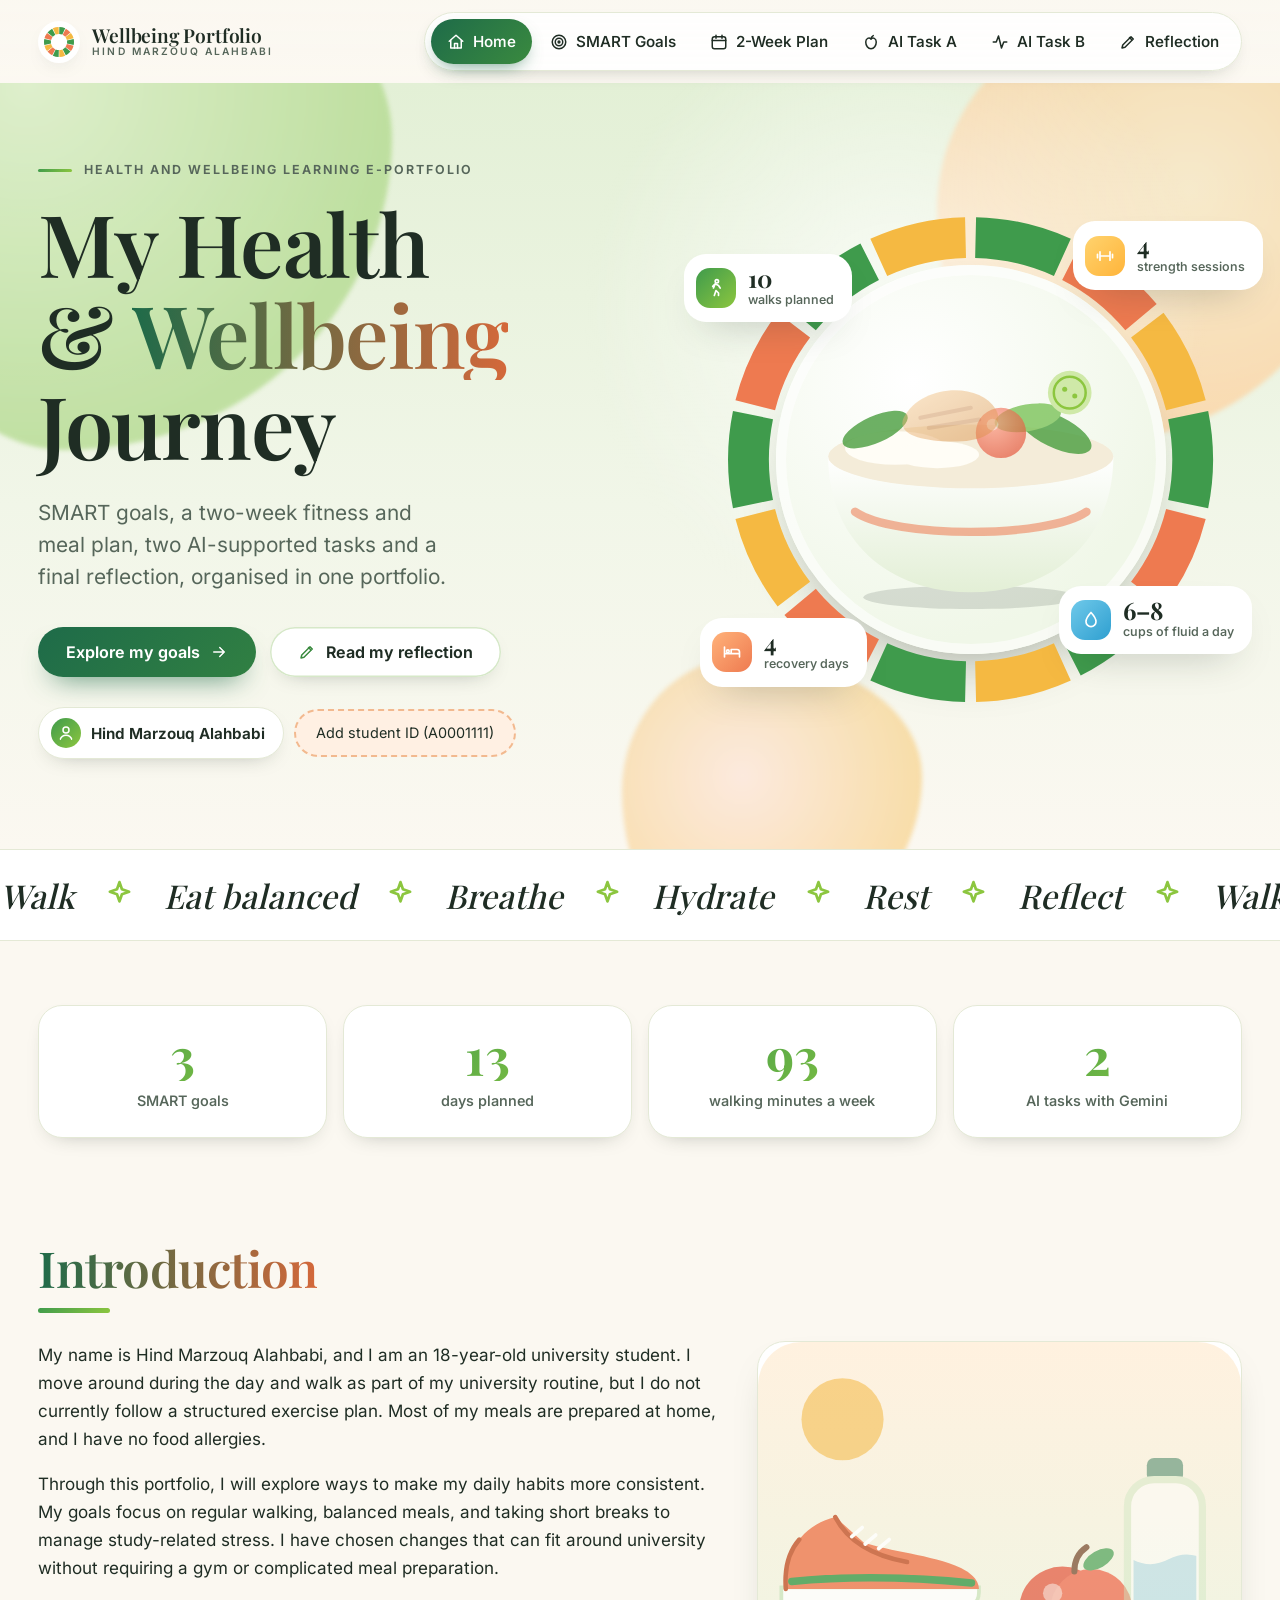
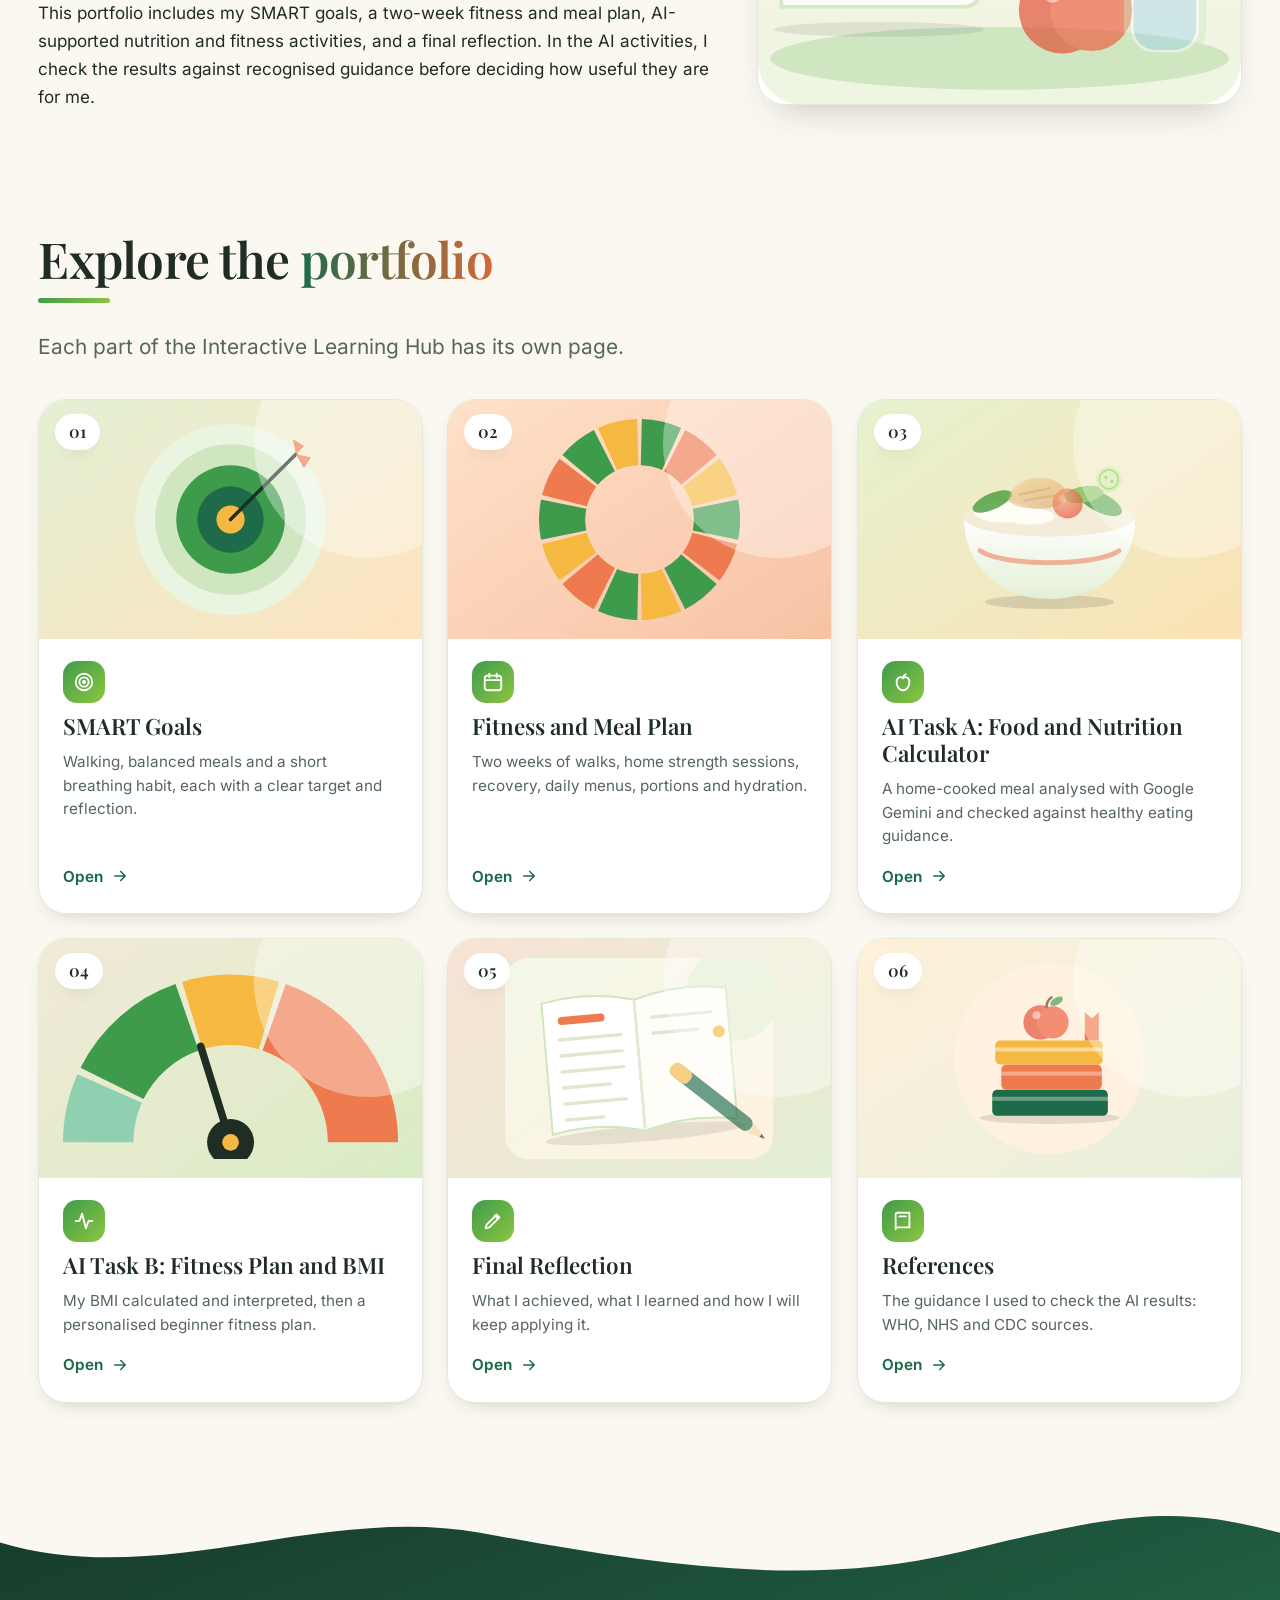
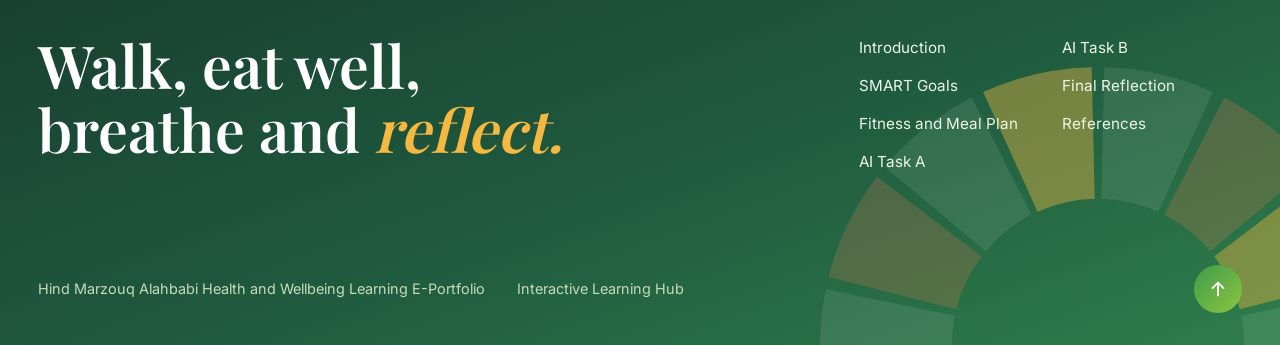
==== index.html @ e7f5ffaf "Add files via upload" ====
<!doctype html>
<html lang="en">
<head>
<meta charset="utf-8">
<meta name="viewport" content="width=device-width, initial-scale=1">
<title>Hind Marzouq Alahbabi Health and Wellbeing Learning E-Portfolio</title>
<meta name="description" content="Hind Marzouq Alahbabi's Health and Wellbeing e-portfolio: SMART goals, a two-week fitness and meal plan, two AI tasks and a final reflection.">
<meta name="author" content="Hind Marzouq Alahbabi">
<meta name="theme-color" content="#eef5e6">
<link rel="icon" href="data:image/svg+xml,%3Csvg xmlns='http://www.w3.org/2000/svg' viewBox='0 0 32 32'%3E%3Ccircle cx='16' cy='16' r='11' fill='none' stroke='%233f9b4c' stroke-width='8'/%3E%3Ccircle cx='16' cy='16' r='3' fill='%23ee7a50'/%3E%3C/svg%3E">
<script>document.documentElement.className += " js";</script>
<link rel="stylesheet" href="style.css">
</head>
<body>
<a class="skip" href="#main">Skip to content</a>
<div class="scroll-bar" aria-hidden="true"><i></i></div>
<header class="bar">
  <div class="wrap bar-in">
    <a class="wordmark" href="index.html"><span class="wm-logo" aria-hidden="true"><svg class="ring" viewBox="0 0 400 400" aria-hidden="true" focusable="false"><path class="seg walk" style="animation:none" d="M204.54 0.05A200 200 0 0 1 282.67 17.88L244.64 101.66A108 108 0 0 0 202.45 92.03Z"/><path class="seg strength" style="animation:none" d="M290.84 21.82A200 200 0 0 1 353.50 71.79L282.89 130.76A108 108 0 0 0 249.05 103.78Z"/><path class="seg rest" style="animation:none" d="M359.16 78.88A200 200 0 0 1 393.93 151.08L304.72 173.59A108 108 0 0 0 285.94 134.60Z"/><path class="seg walk" style="animation:none" d="M395.95 159.93A200 200 0 0 1 395.95 240.07L305.81 221.64A108 108 0 0 0 305.81 178.36Z"/><path class="seg strength" style="animation:none" d="M393.93 248.92A200 200 0 0 1 359.16 321.12L285.94 265.40A108 108 0 0 0 304.72 226.41Z"/><path class="seg walk" style="animation:none" d="M353.50 328.21A200 200 0 0 1 290.84 378.18L249.05 296.22A108 108 0 0 0 282.89 269.24Z"/><path class="seg rest" style="animation:none" d="M282.67 382.12A200 200 0 0 1 204.54 399.95L202.45 307.97A108 108 0 0 0 244.64 298.34Z"/><path class="seg walk" style="animation:none" d="M195.46 399.95A200 200 0 0 1 117.33 382.12L155.36 298.34A108 108 0 0 0 197.55 307.97Z"/><path class="seg strength" style="animation:none" d="M109.16 378.18A200 200 0 0 1 46.50 328.21L117.11 269.24A108 108 0 0 0 150.95 296.22Z"/><path class="seg rest" style="animation:none" d="M40.84 321.12A200 200 0 0 1 6.07 248.92L95.28 226.41A108 108 0 0 0 114.06 265.40Z"/><path class="seg walk" style="animation:none" d="M4.05 240.07A200 200 0 0 1 4.05 159.93L94.19 178.36A108 108 0 0 0 94.19 221.64Z"/><path class="seg strength" style="animation:none" d="M6.07 151.08A200 200 0 0 1 40.84 78.88L114.06 134.60A108 108 0 0 0 95.28 173.59Z"/><path class="seg walk" style="animation:none" d="M46.50 71.79A200 200 0 0 1 109.16 21.82L150.95 103.78A108 108 0 0 0 117.11 130.76Z"/><path class="seg rest" style="animation:none" d="M117.33 17.88A200 200 0 0 1 195.46 0.05L197.55 92.03A108 108 0 0 0 155.36 101.66Z"/></svg></span><span class="wm-text"><b>Wellbeing Portfolio</b><small>Hind Marzouq Alahbabi</small></span></a>
    <button class="menu-btn" type="button" aria-expanded="false" aria-controls="nav"><svg class="ic" viewBox="0 0 24 24" fill="none" stroke="currentColor" stroke-width="2" stroke-linecap="round" stroke-linejoin="round" aria-hidden="true" focusable="false"><path d="M4 6l2 2 3-3M4 14l2 2 3-3M12 7h8M12 15h8"/></svg><span>Menu</span></button>
    <nav class="nav" id="nav" aria-label="Main">
      <i class="nav-ind" aria-hidden="true"></i>
      <a href="index.html" aria-current="page"><svg class="ic" viewBox="0 0 24 24" fill="none" stroke="currentColor" stroke-width="2" stroke-linecap="round" stroke-linejoin="round" aria-hidden="true" focusable="false"><path d="M3 11l9-8 9 8"/><path d="M5 10v10h14V10"/><path d="M10 20v-6h4v6"/></svg><span>Home</span></a>
      <a href="goals.html"><svg class="ic" viewBox="0 0 24 24" fill="none" stroke="currentColor" stroke-width="2" stroke-linecap="round" stroke-linejoin="round" aria-hidden="true" focusable="false"><circle cx="12" cy="12" r="9"/><circle cx="12" cy="12" r="5"/><circle cx="12" cy="12" r="1.2"/></svg><span>SMART Goals</span></a>
      <a href="plan.html"><svg class="ic" viewBox="0 0 24 24" fill="none" stroke="currentColor" stroke-width="2" stroke-linecap="round" stroke-linejoin="round" aria-hidden="true" focusable="false"><rect x="3" y="5" width="18" height="16" rx="3"/><path d="M3 10h18M8 3v4M16 3v4"/></svg><span>2-Week Plan</span></a>
      <a href="task-a.html"><svg class="ic" viewBox="0 0 24 24" fill="none" stroke="currentColor" stroke-width="2" stroke-linecap="round" stroke-linejoin="round" aria-hidden="true" focusable="false"><path d="M12 8c-2.5-2.5-7-1-7 4 0 5 3 9 7 9s7-4 7-9c0-5-4.5-6.5-7-4z"/><path d="M12 8c0-2 1-3.5 3-4.5"/></svg><span>AI Task A</span></a>
      <a href="task-b.html"><svg class="ic" viewBox="0 0 24 24" fill="none" stroke="currentColor" stroke-width="2" stroke-linecap="round" stroke-linejoin="round" aria-hidden="true" focusable="false"><path d="M3 12h4l3-8 4 16 3-8h4"/></svg><span>AI Task B</span></a>
      <a href="reflection.html"><svg class="ic" viewBox="0 0 24 24" fill="none" stroke="currentColor" stroke-width="2" stroke-linecap="round" stroke-linejoin="round" aria-hidden="true" focusable="false"><path d="M4 20l4-1 11-11-3-3L5 16z"/><path d="M14 6l3 3"/></svg><span>Reflection</span></a>
    </nav>
  </div>
</header>
<main id="main">
<section class="hero" aria-labelledby="home-title">
  <div class="blobs" aria-hidden="true"><i class="blob b1"></i><i class="blob b2"></i><i class="blob b3"></i></div>
  <div class="wrap hero-grid">
    <div class="hero-text">
      <p class="kicker">Health and Wellbeing Learning E-Portfolio</p>
      <h1 id="home-title"><span class="w" style="--w:0">My</span> <span class="w" style="--w:1">Health</span> <span class="w" style="--w:2">&amp;</span> <span class="w accent" style="--w:3">Wellbeing</span> <span class="w" style="--w:4">Journey</span></h1>
      <p class="lead">SMART goals, a two-week fitness and meal plan, two AI-supported tasks and a final reflection, organised in one portfolio.</p>
      <div class="hero-actions"><a class="btn" href="goals.html" data-magnet><span>Explore my goals</span><svg class="ic" viewBox="0 0 24 24" fill="none" stroke="currentColor" stroke-width="2" stroke-linecap="round" stroke-linejoin="round" aria-hidden="true" focusable="false"><path d="M5 12h14M13 6l6 6-6 6"/></svg></a><a class="btn btn-ghost" href="reflection.html" data-magnet><svg class="ic" viewBox="0 0 24 24" fill="none" stroke="currentColor" stroke-width="2" stroke-linecap="round" stroke-linejoin="round" aria-hidden="true" focusable="false"><path d="M4 20l4-1 11-11-3-3L5 16z"/><path d="M14 6l3 3"/></svg><span>Read my reflection</span></a></div>
      <p class="name-line"><span class="id-badge"><svg class="ic" viewBox="0 0 24 24" fill="none" stroke="currentColor" stroke-width="2" stroke-linecap="round" stroke-linejoin="round" aria-hidden="true" focusable="false"><circle cx="12" cy="8" r="4"/><path d="M4 21c1.5-4 4.5-6 8-6s6.5 2 8 6"/></svg>Hind Marzouq Alahbabi</span> <span class="todo small">Add student ID (A0001111)</span></p>
    </div>
    <div class="hero-visual" aria-hidden="true">
      <div class="vis-main" data-depth="14"><div class="vis-ring ring"><svg class="ring-svg" viewBox="-12 -12 424 424" role="presentation" focusable="false"><path class="seg walk" style="--i:0" d="M204.31 10.05A190 190 0 0 1 278.53 26.99L265.31 56.13A158 158 0 0 0 203.58 42.04Z"/><path class="seg strength" style="--i:1" d="M286.30 30.73A190 190 0 0 1 345.82 78.20L321.26 98.71A158 158 0 0 0 271.77 59.24Z"/><path class="seg rest" style="--i:2" d="M351.20 84.94A190 190 0 0 1 384.23 153.53L353.20 161.36A158 158 0 0 0 325.73 104.32Z"/><path class="seg walk" style="--i:3" d="M386.15 161.93A190 190 0 0 1 386.15 238.07L354.80 231.65A158 158 0 0 0 354.80 168.35Z"/><path class="seg strength" style="--i:4" d="M384.23 246.47A190 190 0 0 1 351.20 315.06L325.73 295.68A158 158 0 0 0 353.20 238.64Z"/><path class="seg walk" style="--i:5" d="M345.82 321.80A190 190 0 0 1 286.30 369.27L271.77 340.76A158 158 0 0 0 321.26 301.29Z"/><path class="seg rest" style="--i:6" d="M278.53 373.01A190 190 0 0 1 204.31 389.95L203.58 357.96A158 158 0 0 0 265.31 343.87Z"/><path class="seg walk" style="--i:7" d="M195.69 389.95A190 190 0 0 1 121.47 373.01L134.69 343.87A158 158 0 0 0 196.42 357.96Z"/><path class="seg strength" style="--i:8" d="M113.70 369.27A190 190 0 0 1 54.18 321.80L78.74 301.29A158 158 0 0 0 128.23 340.76Z"/><path class="seg rest" style="--i:9" d="M48.80 315.06A190 190 0 0 1 15.77 246.47L46.80 238.64A158 158 0 0 0 74.27 295.68Z"/><path class="seg walk" style="--i:10" d="M13.85 238.07A190 190 0 0 1 13.85 161.93L45.20 168.35A158 158 0 0 0 45.20 231.65Z"/><path class="seg strength" style="--i:11" d="M15.77 153.53A190 190 0 0 1 48.80 84.94L74.27 104.32A158 158 0 0 0 46.80 161.36Z"/><path class="seg walk" style="--i:12" d="M54.18 78.20A190 190 0 0 1 113.70 30.73L128.23 59.24A158 158 0 0 0 78.74 98.71Z"/><path class="seg rest" style="--i:13" d="M121.47 26.99A190 190 0 0 1 195.69 10.05L196.42 42.04A158 158 0 0 0 134.69 56.13Z"/></svg></div><div class="vis-bowl"><svg viewBox="0 0 400 400" aria-hidden="true" focusable="false"><defs><linearGradient id="bw" x1="0" y1="0" x2="0" y2="1"><stop offset="0" stop-color="#ffffff"/><stop offset="1" stop-color="#e3efd6"/></linearGradient><radialGradient id="tm" cx=".35" cy=".3" r=".8"><stop offset="0" stop-color="#ff9a85"/><stop offset="1" stop-color="#e2492f"/></radialGradient><linearGradient id="ck" x1="0" y1="0" x2="1" y2="1"><stop offset="0" stop-color="#f6c98a"/><stop offset="1" stop-color="#d9893f"/></linearGradient></defs><ellipse cx="200" cy="364" rx="128" ry="14" fill="#1f2d24" opacity=".14"/><path d="M30 196H370C370 296 298 358 200 358C102 358 30 296 30 196Z" fill="url(#bw)"/><path d="M62 262c46 32 230 32 276 0" fill="none" stroke="#ee7a50" stroke-width="10" stroke-linecap="round" opacity=".55"/><ellipse cx="200" cy="196" rx="170" ry="38" fill="#f4ecd9"/><g fill="#fffdf6"><ellipse cx="110" cy="186" rx="60" ry="20"/><ellipse cx="160" cy="194" rx="50" ry="16"/></g><g class="bob b1"><ellipse cx="300" cy="166" rx="48" ry="19" transform="rotate(26 300 166)" fill="#4a9e3f"/><ellipse cx="268" cy="150" rx="40" ry="16" transform="rotate(-10 268 150)" fill="#7cc35a"/><ellipse cx="86" cy="164" rx="42" ry="16" transform="rotate(-24 86 164)" fill="#4a9e3f"/></g><g class="bob b2"><circle cx="236" cy="168" r="30" fill="url(#tm)"/><circle cx="226" cy="158" r="7" fill="#fff" opacity=".55"/></g><g class="bob b3"><path d="M120 150c20-40 90-44 110-10 10 18-6 36-40 38-40 2-80-6-70-28z" fill="url(#ck)"/><path d="M140 150l60-12M150 162l60-10" stroke="#b86a2c" stroke-width="5" stroke-linecap="round" opacity=".6"/></g><g class="bob b4"><circle cx="318" cy="120" r="26" fill="#cfe9a8"/><circle cx="318" cy="120" r="19" fill="none" stroke="#8cc63f" stroke-width="3"/><circle cx="312" cy="116" r="3" fill="#8cc63f"/><circle cx="324" cy="124" r="3" fill="#8cc63f"/></g></svg></div></div>
      <div class="float f1" data-depth="30"><svg class="ic" viewBox="0 0 24 24" fill="none" stroke="currentColor" stroke-width="2" stroke-linecap="round" stroke-linejoin="round" aria-hidden="true" focusable="false"><circle cx="13" cy="4" r="2"/><path d="M10 21l2-6 3 3v3M9 12l2-5 4 2 2 3M11 7l-3 3"/></svg><b>10</b><span>walks planned</span></div>
      <div class="float f2" data-depth="22"><svg class="ic" viewBox="0 0 24 24" fill="none" stroke="currentColor" stroke-width="2" stroke-linecap="round" stroke-linejoin="round" aria-hidden="true" focusable="false"><path d="M6 7v10M3 10v4M18 7v10M21 10v4M6 12h12"/></svg><b>4</b><span>strength sessions</span></div>
      <div class="float f3 peach" data-depth="38"><svg class="ic" viewBox="0 0 24 24" fill="none" stroke="currentColor" stroke-width="2" stroke-linecap="round" stroke-linejoin="round" aria-hidden="true" focusable="false"><path d="M3 18V6M3 14h18v4M21 14v-2a3 3 0 00-3-3h-7v5"/><circle cx="7" cy="11" r="1.6"/></svg><b>4</b><span>recovery days</span></div>
      <div class="float f4" data-depth="26"><svg class="ic" viewBox="0 0 24 24" fill="none" stroke="currentColor" stroke-width="2" stroke-linecap="round" stroke-linejoin="round" aria-hidden="true" focusable="false"><path d="M12 3s6 6.5 6 11a6 6 0 01-12 0c0-4.5 6-11 6-11z"/></svg><b>6–8</b><span>cups of fluid a day</span></div>
    </div>
  </div>
</section>

<div class="marquee" aria-hidden="true"><div class="marquee-track"><span>Walk</span><i><svg class="ic" viewBox="0 0 24 24" fill="none" stroke="currentColor" stroke-width="2" stroke-linecap="round" stroke-linejoin="round" aria-hidden="true" focusable="false"><path d="M12 3l1.8 5.2L19 10l-5.2 1.8L12 17l-1.8-5.2L5 10l5.2-1.8z"/></svg></i><span>Eat balanced</span><i><svg class="ic" viewBox="0 0 24 24" fill="none" stroke="currentColor" stroke-width="2" stroke-linecap="round" stroke-linejoin="round" aria-hidden="true" focusable="false"><path d="M12 3l1.8 5.2L19 10l-5.2 1.8L12 17l-1.8-5.2L5 10l5.2-1.8z"/></svg></i><span>Breathe</span><i><svg class="ic" viewBox="0 0 24 24" fill="none" stroke="currentColor" stroke-width="2" stroke-linecap="round" stroke-linejoin="round" aria-hidden="true" focusable="false"><path d="M12 3l1.8 5.2L19 10l-5.2 1.8L12 17l-1.8-5.2L5 10l5.2-1.8z"/></svg></i><span>Hydrate</span><i><svg class="ic" viewBox="0 0 24 24" fill="none" stroke="currentColor" stroke-width="2" stroke-linecap="round" stroke-linejoin="round" aria-hidden="true" focusable="false"><path d="M12 3l1.8 5.2L19 10l-5.2 1.8L12 17l-1.8-5.2L5 10l5.2-1.8z"/></svg></i><span>Rest</span><i><svg class="ic" viewBox="0 0 24 24" fill="none" stroke="currentColor" stroke-width="2" stroke-linecap="round" stroke-linejoin="round" aria-hidden="true" focusable="false"><path d="M12 3l1.8 5.2L19 10l-5.2 1.8L12 17l-1.8-5.2L5 10l5.2-1.8z"/></svg></i><span>Reflect</span><i><svg class="ic" viewBox="0 0 24 24" fill="none" stroke="currentColor" stroke-width="2" stroke-linecap="round" stroke-linejoin="round" aria-hidden="true" focusable="false"><path d="M12 3l1.8 5.2L19 10l-5.2 1.8L12 17l-1.8-5.2L5 10l5.2-1.8z"/></svg></i><span>Walk</span><i><svg class="ic" viewBox="0 0 24 24" fill="none" stroke="currentColor" stroke-width="2" stroke-linecap="round" stroke-linejoin="round" aria-hidden="true" focusable="false"><path d="M12 3l1.8 5.2L19 10l-5.2 1.8L12 17l-1.8-5.2L5 10l5.2-1.8z"/></svg></i><span>Eat balanced</span><i><svg class="ic" viewBox="0 0 24 24" fill="none" stroke="currentColor" stroke-width="2" stroke-linecap="round" stroke-linejoin="round" aria-hidden="true" focusable="false"><path d="M12 3l1.8 5.2L19 10l-5.2 1.8L12 17l-1.8-5.2L5 10l5.2-1.8z"/></svg></i><span>Breathe</span><i><svg class="ic" viewBox="0 0 24 24" fill="none" stroke="currentColor" stroke-width="2" stroke-linecap="round" stroke-linejoin="round" aria-hidden="true" focusable="false"><path d="M12 3l1.8 5.2L19 10l-5.2 1.8L12 17l-1.8-5.2L5 10l5.2-1.8z"/></svg></i><span>Hydrate</span><i><svg class="ic" viewBox="0 0 24 24" fill="none" stroke="currentColor" stroke-width="2" stroke-linecap="round" stroke-linejoin="round" aria-hidden="true" focusable="false"><path d="M12 3l1.8 5.2L19 10l-5.2 1.8L12 17l-1.8-5.2L5 10l5.2-1.8z"/></svg></i><span>Rest</span><i><svg class="ic" viewBox="0 0 24 24" fill="none" stroke="currentColor" stroke-width="2" stroke-linecap="round" stroke-linejoin="round" aria-hidden="true" focusable="false"><path d="M12 3l1.8 5.2L19 10l-5.2 1.8L12 17l-1.8-5.2L5 10l5.2-1.8z"/></svg></i><span>Reflect</span><i><svg class="ic" viewBox="0 0 24 24" fill="none" stroke="currentColor" stroke-width="2" stroke-linecap="round" stroke-linejoin="round" aria-hidden="true" focusable="false"><path d="M12 3l1.8 5.2L19 10l-5.2 1.8L12 17l-1.8-5.2L5 10l5.2-1.8z"/></svg></i></div></div>

<section class="stats wrap" aria-label="The portfolio in numbers">
  <div class="stat" data-reveal="zoom"><b data-count="3">3</b><span>SMART goals</span></div><div class="stat" data-reveal="zoom"><b data-count="14">14</b><span>days planned</span></div><div class="stat" data-reveal="zoom"><b data-count="100">100</b><span>walking minutes a week</span></div><div class="stat" data-reveal="zoom"><b data-count="2">2</b><span>AI tasks with Gemini</span></div>
</section>

<section class="section " id="introduction" aria-labelledby="introduction-h">
  <div class="wrap">
    <h2 id="introduction-h" data-reveal><span class="accent">Introduction</span></h2>
    <div class="cols">
      <div class="c-7 prose">
        <p data-reveal>My name is Hind Marzouq Alahbabi, and I am an 18-year-old university student. I move around during the day and walk as part of my university routine, but I do not currently follow a structured exercise plan. Most of my meals are prepared at home, and I have no food allergies.</p>
    <p data-reveal>Through this portfolio, I will explore ways to make my daily habits more consistent. My goals focus on regular walking, balanced meals, and taking short breaks to manage study-related stress. I have chosen changes that can fit around university without requiring a gym or complicated meal preparation.</p>
    <p data-reveal>This portfolio includes my SMART goals, a two-week fitness and meal plan, AI-supported nutrition and fitness activities, and a final reflection. In the AI activities, I check the results against recognised guidance before deciding how useful they are for me.</p>
      </div>
      <div class="c-5">
        <div class="about" data-reveal="zoom">
          <div class="about-art" aria-hidden="true"><svg viewBox="0 0 400 300" aria-hidden="true" focusable="false"><defs><linearGradient id="rg" x1="0" y1="0" x2="0" y2="1"><stop offset="0" stop-color="#fff1df"/><stop offset="1" stop-color="#eef5e3"/></linearGradient><clipPath id="rc"><rect width="400" height="300" rx="36"/></clipPath></defs><g clip-path="url(#rc)"><rect width="400" height="300" fill="url(#rg)"/><circle cx="70" cy="64" r="34" fill="#f5b942" opacity=".55" class="pulse p1"/><ellipse cx="200" cy="262" rx="190" ry="26" fill="#cfe6c1"/><g class="bob b1"><g transform="translate(-34 52) scale(0.62)"><ellipse cx="216" cy="300" rx="140" ry="10" fill="#1f2d24" opacity=".12"/><path d="M86 270H328q22 0 22-20v-6H86z" fill="#ffffff" stroke="#cfe6c1" stroke-width="5"/><path d="M92 246C88 196 116 160 158 150L196 184C230 196 286 200 326 218C342 226 350 236 350 246Z" fill="#ee7a50"/><path d="M158 150c18 34 52 52 96 60" fill="none" stroke="#c4552d" stroke-width="6" stroke-linecap="round"/><path d="M100 236c60-6 140-8 240 2" fill="none" stroke="#3f9b4c" stroke-width="10" stroke-linecap="round"/><g stroke="#fff" stroke-width="5" stroke-linecap="round"><path d="M180 176l14-12M198 186l14-12M216 192l14-12"/></g><path d="M92 246c-2-26 4-50 18-66" fill="none" stroke="#c4552d" stroke-width="6" stroke-linecap="round"/></g></g><g class="bob b2"><circle cx="252" cy="222" r="36" fill="#e2492f"/><circle cx="276" cy="222" r="34" fill="#ee5a3c"/><circle cx="244" cy="208" r="8" fill="#fff" opacity=".5"/><path d="M262 190c0-10 4-16 10-20" stroke="#6b3a1c" stroke-width="5" stroke-linecap="round" fill="none"/><ellipse cx="282" cy="180" rx="14" ry="7" transform="rotate(-30 282 180)" fill="#3f9b4c"/></g><g class="bob b3"><rect x="322" y="96" width="30" height="20" rx="6" fill="#1e6b49"/><rect x="306" y="114" width="62" height="146" rx="22" fill="#ffffff" stroke="#cfe6c1" stroke-width="6"/><clipPath id="rb"><rect x="311" y="119" width="52" height="136" rx="18"/></clipPath><g clip-path="url(#rb)"><path class="wave-fill" d="M280 180q15-8 30 0t30 0 30 0 30 0V300H280z" fill="#9fd3e8"/></g></g></g></svg></div>
        </div>
      </div>
    </div>
  </div>
</section>

<section class="section " id="contents" aria-labelledby="contents-h">
  <div class="wrap">
    <h2 id="contents-h" data-reveal>Explore the <span class="accent">portfolio</span></h2>
    <p class="lead" data-reveal>Each part of the Interactive Learning Hub has its own page.</p>
    <div class="cards">
      <a class="card c1" href="goals.html" data-reveal="zoom" data-tilt>
        <span class="card-art"><svg viewBox="0 0 400 400" aria-hidden="true" focusable="false"><circle cx="200" cy="200" r="190" fill="#e9f4e1"/><circle cx="200" cy="200" r="150" fill="#cfe6c1" class="pulse p1"/><circle cx="200" cy="200" r="108" fill="#3f9b4c" class="pulse p2"/><circle cx="200" cy="200" r="66" fill="#1e6b49" class="pulse p3"/><circle cx="200" cy="200" r="28" fill="#f5b942"/><g class="dart"><path d="M200 200L330 70" stroke="#1f2d24" stroke-width="7" stroke-linecap="round"/><path d="M330 70l-6-30 22 14zM330 70l30 6-14 22z" fill="#ee7a50"/></g></svg><span class="num">01</span></span>
        <span class="card-body"><span class="card-top"><span class="chip-ic"><svg class="ic" viewBox="0 0 24 24" fill="none" stroke="currentColor" stroke-width="2" stroke-linecap="round" stroke-linejoin="round" aria-hidden="true" focusable="false"><circle cx="12" cy="12" r="9"/><circle cx="12" cy="12" r="5"/><circle cx="12" cy="12" r="1.2"/></svg></span></span>
        <span class="card-name">SMART Goals</span><span class="card-text">Walking, balanced meals and a short breathing habit, each with a clear target and reflection.</span>
        <span class="card-go">Open <svg class="ic" viewBox="0 0 24 24" fill="none" stroke="currentColor" stroke-width="2" stroke-linecap="round" stroke-linejoin="round" aria-hidden="true" focusable="false"><path d="M5 12h14M13 6l6 6-6 6"/></svg></span></span>
      </a>
      <a class="card c2" href="plan.html" data-reveal="zoom" data-tilt>
        <span class="card-art"><svg class="ring" viewBox="0 0 400 400" aria-hidden="true" focusable="false"><path class="seg walk" style="animation:none" d="M204.54 0.05A200 200 0 0 1 282.67 17.88L244.64 101.66A108 108 0 0 0 202.45 92.03Z"/><path class="seg strength" style="animation:none" d="M290.84 21.82A200 200 0 0 1 353.50 71.79L282.89 130.76A108 108 0 0 0 249.05 103.78Z"/><path class="seg rest" style="animation:none" d="M359.16 78.88A200 200 0 0 1 393.93 151.08L304.72 173.59A108 108 0 0 0 285.94 134.60Z"/><path class="seg walk" style="animation:none" d="M395.95 159.93A200 200 0 0 1 395.95 240.07L305.81 221.64A108 108 0 0 0 305.81 178.36Z"/><path class="seg strength" style="animation:none" d="M393.93 248.92A200 200 0 0 1 359.16 321.12L285.94 265.40A108 108 0 0 0 304.72 226.41Z"/><path class="seg walk" style="animation:none" d="M353.50 328.21A200 200 0 0 1 290.84 378.18L249.05 296.22A108 108 0 0 0 282.89 269.24Z"/><path class="seg rest" style="animation:none" d="M282.67 382.12A200 200 0 0 1 204.54 399.95L202.45 307.97A108 108 0 0 0 244.64 298.34Z"/><path class="seg walk" style="animation:none" d="M195.46 399.95A200 200 0 0 1 117.33 382.12L155.36 298.34A108 108 0 0 0 197.55 307.97Z"/><path class="seg strength" style="animation:none" d="M109.16 378.18A200 200 0 0 1 46.50 328.21L117.11 269.24A108 108 0 0 0 150.95 296.22Z"/><path class="seg rest" style="animation:none" d="M40.84 321.12A200 200 0 0 1 6.07 248.92L95.28 226.41A108 108 0 0 0 114.06 265.40Z"/><path class="seg walk" style="animation:none" d="M4.05 240.07A200 200 0 0 1 4.05 159.93L94.19 178.36A108 108 0 0 0 94.19 221.64Z"/><path class="seg strength" style="animation:none" d="M6.07 151.08A200 200 0 0 1 40.84 78.88L114.06 134.60A108 108 0 0 0 95.28 173.59Z"/><path class="seg walk" style="animation:none" d="M46.50 71.79A200 200 0 0 1 109.16 21.82L150.95 103.78A108 108 0 0 0 117.11 130.76Z"/><path class="seg rest" style="animation:none" d="M117.33 17.88A200 200 0 0 1 195.46 0.05L197.55 92.03A108 108 0 0 0 155.36 101.66Z"/></svg><span class="num">02</span></span>
        <span class="card-body"><span class="card-top"><span class="chip-ic"><svg class="ic" viewBox="0 0 24 24" fill="none" stroke="currentColor" stroke-width="2" stroke-linecap="round" stroke-linejoin="round" aria-hidden="true" focusable="false"><rect x="3" y="5" width="18" height="16" rx="3"/><path d="M3 10h18M8 3v4M16 3v4"/></svg></span></span>
        <span class="card-name">Fitness and Meal Plan</span><span class="card-text">Two weeks of walks, home strength sessions, recovery, daily menus, portions and hydration.</span>
        <span class="card-go">Open <svg class="ic" viewBox="0 0 24 24" fill="none" stroke="currentColor" stroke-width="2" stroke-linecap="round" stroke-linejoin="round" aria-hidden="true" focusable="false"><path d="M5 12h14M13 6l6 6-6 6"/></svg></span></span>
      </a>
      <a class="card c3" href="task-a.html" data-reveal="zoom" data-tilt>
        <span class="card-art"><svg viewBox="0 0 400 400" aria-hidden="true" focusable="false"><defs><linearGradient id="bw" x1="0" y1="0" x2="0" y2="1"><stop offset="0" stop-color="#ffffff"/><stop offset="1" stop-color="#e3efd6"/></linearGradient><radialGradient id="tm" cx=".35" cy=".3" r=".8"><stop offset="0" stop-color="#ff9a85"/><stop offset="1" stop-color="#e2492f"/></radialGradient><linearGradient id="ck" x1="0" y1="0" x2="1" y2="1"><stop offset="0" stop-color="#f6c98a"/><stop offset="1" stop-color="#d9893f"/></linearGradient></defs><ellipse cx="200" cy="364" rx="128" ry="14" fill="#1f2d24" opacity=".14"/><path d="M30 196H370C370 296 298 358 200 358C102 358 30 296 30 196Z" fill="url(#bw)"/><path d="M62 262c46 32 230 32 276 0" fill="none" stroke="#ee7a50" stroke-width="10" stroke-linecap="round" opacity=".55"/><ellipse cx="200" cy="196" rx="170" ry="38" fill="#f4ecd9"/><g fill="#fffdf6"><ellipse cx="110" cy="186" rx="60" ry="20"/><ellipse cx="160" cy="194" rx="50" ry="16"/></g><g class="bob b1"><ellipse cx="300" cy="166" rx="48" ry="19" transform="rotate(26 300 166)" fill="#4a9e3f"/><ellipse cx="268" cy="150" rx="40" ry="16" transform="rotate(-10 268 150)" fill="#7cc35a"/><ellipse cx="86" cy="164" rx="42" ry="16" transform="rotate(-24 86 164)" fill="#4a9e3f"/></g><g class="bob b2"><circle cx="236" cy="168" r="30" fill="url(#tm)"/><circle cx="226" cy="158" r="7" fill="#fff" opacity=".55"/></g><g class="bob b3"><path d="M120 150c20-40 90-44 110-10 10 18-6 36-40 38-40 2-80-6-70-28z" fill="url(#ck)"/><path d="M140 150l60-12M150 162l60-10" stroke="#b86a2c" stroke-width="5" stroke-linecap="round" opacity=".6"/></g><g class="bob b4"><circle cx="318" cy="120" r="26" fill="#cfe9a8"/><circle cx="318" cy="120" r="19" fill="none" stroke="#8cc63f" stroke-width="3"/><circle cx="312" cy="116" r="3" fill="#8cc63f"/><circle cx="324" cy="124" r="3" fill="#8cc63f"/></g></svg><span class="num">03</span></span>
        <span class="card-body"><span class="card-top"><span class="chip-ic"><svg class="ic" viewBox="0 0 24 24" fill="none" stroke="currentColor" stroke-width="2" stroke-linecap="round" stroke-linejoin="round" aria-hidden="true" focusable="false"><path d="M12 8c-2.5-2.5-7-1-7 4 0 5 3 9 7 9s7-4 7-9c0-5-4.5-6.5-7-4z"/><path d="M12 8c0-2 1-3.5 3-4.5"/></svg></span></span>
        <span class="card-name">AI Task A: Food and Nutrition Calculator</span><span class="card-text">A home-cooked meal analysed with Google Gemini and checked against healthy eating guidance.</span>
        <span class="card-go">Open <svg class="ic" viewBox="0 0 24 24" fill="none" stroke="currentColor" stroke-width="2" stroke-linecap="round" stroke-linejoin="round" aria-hidden="true" focusable="false"><path d="M5 12h14M13 6l6 6-6 6"/></svg></span></span>
      </a>
      <a class="card c4" href="task-b.html" data-reveal="zoom" data-tilt>
        <span class="card-art"><svg viewBox="0 60 400 240" aria-hidden="true" focusable="false"><path d="M0.00 280.00A200 200 0 0 1 17.29 198.65L94.03 232.82A116 116 0 0 0 84.00 280.00Z" fill="#8fd0b0"/><path d="M20.86 191.07A200 200 0 0 1 134.23 91.12L161.85 170.45A116 116 0 0 0 96.10 228.42Z" fill="#3f9b4c"/><path d="M142.19 88.54A200 200 0 0 1 257.81 88.54L233.53 168.95A116 116 0 0 0 166.47 168.95Z" fill="#f5b942"/><path d="M265.77 91.12A200 200 0 0 1 400.00 280.00L316.00 280.00A116 116 0 0 0 238.15 170.45Z" fill="#ee7a50"/><g class="needle"><path d="M200 280L164.36 165.42" stroke="#1f2d24" stroke-width="9" stroke-linecap="round"/></g><circle cx="200" cy="280" r="28" fill="#1f2d24"/><circle cx="200" cy="280" r="10" fill="#f5b942"/></svg><span class="num">04</span></span>
        <span class="card-body"><span class="card-top"><span class="chip-ic"><svg class="ic" viewBox="0 0 24 24" fill="none" stroke="currentColor" stroke-width="2" stroke-linecap="round" stroke-linejoin="round" aria-hidden="true" focusable="false"><path d="M3 12h4l3-8 4 16 3-8h4"/></svg></span></span>
        <span class="card-name">AI Task B: Fitness Plan and BMI</span><span class="card-text">My BMI calculated and interpreted, then a personalised beginner fitness plan.</span>
        <span class="card-go">Open <svg class="ic" viewBox="0 0 24 24" fill="none" stroke="currentColor" stroke-width="2" stroke-linecap="round" stroke-linejoin="round" aria-hidden="true" focusable="false"><path d="M5 12h14M13 6l6 6-6 6"/></svg></span></span>
      </a>
      <a class="card c5" href="reflection.html" data-reveal="zoom" data-tilt>
        <span class="card-art"><svg viewBox="0 0 400 300" aria-hidden="true" focusable="false"><defs><linearGradient id="jg" x1="0" y1="0" x2="1" y2="1"><stop offset="0" stop-color="#f3f8ea"/><stop offset="1" stop-color="#fff1df"/></linearGradient><clipPath id="jc"><rect width="400" height="300" rx="36"/></clipPath></defs><g clip-path="url(#jc)"><rect width="400" height="300" fill="url(#jg)"/><circle cx="340" cy="54" r="70" fill="#cfe6c1" opacity=".5" class="pulse p1"/><g transform="rotate(-5 200 150)"><ellipse cx="200" cy="262" rx="150" ry="12" fill="#1f2d24" opacity=".1"/><path d="M62 56q70-14 138 6v196q-68-20-138-6z" fill="#fff" stroke="#cfe6c1" stroke-width="3"/><path d="M338 56q-70-14-138 6v196q68-20 138-6z" fill="#fffdf8" stroke="#cfe6c1" stroke-width="3"/><path d="M200 62v196" stroke="#e4e9d6" stroke-width="4"/><rect x="84" y="78" width="70" height="12" rx="6" fill="#ee7a50"/><g fill="none" stroke="#dfe6d2" stroke-width="5" stroke-linecap="round"><path d="M84 112h92M84 136h92M84 160h92M84 184h70M84 208h92M84 232h56"/></g><g fill="none" stroke="#3f9b4c" stroke-width="5" stroke-linecap="round" stroke-linejoin="round"><path class="ink i1" d="M88 112l6 6 10-12"/><path class="ink i2" d="M88 136l6 6 10-12"/><path class="ink i3" d="M88 160l6 6 10-12"/></g><path class="ink i4" d="M226 214c20-6 30-40 52-46s28 20 44-48" fill="none" stroke="#3f9b4c" stroke-width="6" stroke-linecap="round"/><g fill="none" stroke="#dfe6d2" stroke-width="5" stroke-linecap="round"><path d="M224 90h88M224 114h66"/></g><circle cx="322" cy="120" r="9" fill="#f5b942" class="pulse p2"/></g><g class="bob b2"><g transform="rotate(38 300 200)"><rect x="236" y="190" width="150" height="22" rx="11" fill="#1e6b49"/><rect x="236" y="190" width="34" height="22" rx="8" fill="#f5b942"/><path d="M386 192l26 9-26 9z" fill="#f3d9b4"/><path d="M404 198l8 3-8 3z" fill="#1f2d24"/></g></g></g></svg><span class="num">05</span></span>
        <span class="card-body"><span class="card-top"><span class="chip-ic"><svg class="ic" viewBox="0 0 24 24" fill="none" stroke="currentColor" stroke-width="2" stroke-linecap="round" stroke-linejoin="round" aria-hidden="true" focusable="false"><path d="M4 20l4-1 11-11-3-3L5 16z"/><path d="M14 6l3 3"/></svg></span></span>
        <span class="card-name">Final Reflection</span><span class="card-text">What I achieved, what I learned and how I will keep applying it.</span>
        <span class="card-go">Open <svg class="ic" viewBox="0 0 24 24" fill="none" stroke="currentColor" stroke-width="2" stroke-linecap="round" stroke-linejoin="round" aria-hidden="true" focusable="false"><path d="M5 12h14M13 6l6 6-6 6"/></svg></span></span>
      </a>
      <a class="card c6" href="reflection.html#references" data-reveal="zoom" data-tilt>
        <span class="card-art"><svg viewBox="0 0 400 400" aria-hidden="true" focusable="false"><circle cx="200" cy="200" r="190" fill="#fff1df"/><ellipse cx="200" cy="318" rx="140" ry="12" fill="#1f2d24" opacity=".12"/><rect x="86" y="262" width="230" height="52" rx="10" fill="#1e6b49"/><rect x="86" y="276" width="230" height="8" fill="#fff" opacity=".35"/><rect x="104" y="212" width="200" height="50" rx="10" fill="#ee7a50"/><rect x="104" y="226" width="200" height="8" fill="#fff" opacity=".35"/><rect x="92" y="164" width="214" height="48" rx="10" fill="#f5b942"/><rect x="92" y="178" width="214" height="8" fill="#fff" opacity=".45"/><g class="bob b2"><circle cx="182" cy="128" r="34" fill="#e2492f"/><circle cx="206" cy="128" r="32" fill="#ee5a3c"/><circle cx="174" cy="114" r="8" fill="#fff" opacity=".5"/><path d="M194 98c0-10 4-16 10-20" stroke="#6b3a1c" stroke-width="5" stroke-linecap="round" fill="none"/><ellipse cx="214" cy="86" rx="14" ry="7" transform="rotate(-30 214 86)" fill="#3f9b4c"/></g><path d="M270 164v-56l14 12 14-12v56" fill="#ee7a50" class="bob b4"/></svg><span class="num">06</span></span>
        <span class="card-body"><span class="card-top"><span class="chip-ic"><svg class="ic" viewBox="0 0 24 24" fill="none" stroke="currentColor" stroke-width="2" stroke-linecap="round" stroke-linejoin="round" aria-hidden="true" focusable="false"><path d="M4 5a2 2 0 012-2h13v16H6a2 2 0 00-2 2zM4 21V5M8 7h7"/></svg></span></span>
        <span class="card-name">References</span><span class="card-text">The guidance I used to check the AI results: WHO, NHS and CDC sources.</span>
        <span class="card-go">Open <svg class="ic" viewBox="0 0 24 24" fill="none" stroke="currentColor" stroke-width="2" stroke-linecap="round" stroke-linejoin="round" aria-hidden="true" focusable="false"><path d="M5 12h14M13 6l6 6-6 6"/></svg></span></span>
      </a>
    </div>
  </div>
</section>

</main>
<footer class="band-field">
  <svg class="wave" viewBox="0 0 1440 80" preserveAspectRatio="none" aria-hidden="true" focusable="false"><path d="M0 40C180 90 360 0 540 30S900 90 1080 50 1320 0 1440 30V0H0Z"/></svg>
  <div class="foot-ring ring" aria-hidden="true"><svg class="ring-svg" viewBox="-12 -12 424 424" role="presentation" focusable="false"><path class="seg walk" style="--i:0" d="M204.31 10.05A190 190 0 0 1 278.53 26.99L241.33 108.94A100 100 0 0 0 202.27 100.03Z"/><path class="seg strength" style="--i:1" d="M286.30 30.73A190 190 0 0 1 345.82 78.20L276.75 135.89A100 100 0 0 0 245.42 110.91Z"/><path class="seg rest" style="--i:2" d="M351.20 84.94A190 190 0 0 1 384.23 153.53L296.96 175.54A100 100 0 0 0 279.58 139.44Z"/><path class="seg walk" style="--i:3" d="M386.15 161.93A190 190 0 0 1 386.15 238.07L297.97 220.03A100 100 0 0 0 297.97 179.97Z"/><path class="seg strength" style="--i:4" d="M384.23 246.47A190 190 0 0 1 351.20 315.06L279.58 260.56A100 100 0 0 0 296.96 224.46Z"/><path class="seg walk" style="--i:5" d="M345.82 321.80A190 190 0 0 1 286.30 369.27L245.42 289.09A100 100 0 0 0 276.75 264.11Z"/><path class="seg rest" style="--i:6" d="M278.53 373.01A190 190 0 0 1 204.31 389.95L202.27 299.97A100 100 0 0 0 241.33 291.06Z"/><path class="seg walk" style="--i:7" d="M195.69 389.95A190 190 0 0 1 121.47 373.01L158.67 291.06A100 100 0 0 0 197.73 299.97Z"/><path class="seg strength" style="--i:8" d="M113.70 369.27A190 190 0 0 1 54.18 321.80L123.25 264.11A100 100 0 0 0 154.58 289.09Z"/><path class="seg rest" style="--i:9" d="M48.80 315.06A190 190 0 0 1 15.77 246.47L103.04 224.46A100 100 0 0 0 120.42 260.56Z"/><path class="seg walk" style="--i:10" d="M13.85 238.07A190 190 0 0 1 13.85 161.93L102.03 179.97A100 100 0 0 0 102.03 220.03Z"/><path class="seg strength" style="--i:11" d="M15.77 153.53A190 190 0 0 1 48.80 84.94L120.42 139.44A100 100 0 0 0 103.04 175.54Z"/><path class="seg walk" style="--i:12" d="M54.18 78.20A190 190 0 0 1 113.70 30.73L154.58 110.91A100 100 0 0 0 123.25 135.89Z"/><path class="seg rest" style="--i:13" d="M121.47 26.99A190 190 0 0 1 195.69 10.05L197.73 100.03A100 100 0 0 0 158.67 108.94Z"/></svg></div>
  <div class="wrap">
    <div class="foot-grid">
      <p class="foot-mark">Walk, eat well, breathe and <em>reflect.</em></p>
      <ul class="foot-links">
        <li><a href="index.html">Introduction</a></li>
        <li><a href="goals.html">SMART Goals</a></li>
        <li><a href="plan.html">Fitness and Meal Plan</a></li>
        <li><a href="task-a.html">AI Task A</a></li>
        <li><a href="task-b.html">AI Task B</a></li>
        <li><a href="reflection.html">Final Reflection</a></li>
        <li><a href="reflection.html#references">References</a></li>
      </ul>
    </div>
    <div class="foot-base">
      <p>Hind Marzouq Alahbabi Health and Wellbeing Learning E-Portfolio</p>
      <p>Interactive Learning Hub</p>
      <a class="to-top" href="#main" aria-label="Back to top"><svg class="ic up" viewBox="0 0 24 24" fill="none" stroke="currentColor" stroke-width="2" stroke-linecap="round" stroke-linejoin="round" aria-hidden="true" focusable="false"><path d="M5 12h14M13 6l6 6-6 6"/></svg></a>
    </div>
  </div>
</footer>
<dialog class="lightbox" id="lightbox" aria-label="Enlarged screenshot"><button class="lb-close" type="button" aria-label="Close">&times;</button><img alt=""><p class="lb-cap"></p></dialog>
<script src="main.js" defer></script>
</body>
</html>
---- style.css ----
@font-face {
  font-family: "Playfair Display";
  src: url("playfair-display-latin-wght-normal.woff2") format("woff2");
  font-weight: 400 900;
  font-display: swap;
}
@font-face {
  font-family: "Inter";
  src: url("inter-latin-wght-normal.woff2") format("woff2");
  font-weight: 100 900;
  font-display: swap;
}
:root {
  --bg: #fbf8f1;
  --mint: #eaf3e2;
  --mint-2: #d6e8c8;
  --card: #ffffff;
  --ink: #1f2d24;
  --muted: #56665a;
  --line: #e4e9d6;
  --sky: #1e6b49;
  --green: #3a8a3f;
  --teal: #3f9b4c;
  --leaf: #8cc63f;
  --sun: #f5b942;
  --coral: #ee7a50;
  --lav: #b8a9f2;
  --peach: #fff0e3;
  --peach-line: #f2b98f;
  --grad: linear-gradient(135deg, #1e6b49 0%, #3a8a3f 100%);
  --grad-soft: linear-gradient(135deg, #3f9b4c 0%, #8cc63f 100%);
  --deep: #173a2c;
  --margin: clamp(18px, 3vw, 40px);
  --radius: 28px;
  --section-gap: clamp(64px, 8vw, 120px);
  --shadow: 0 18px 40px -22px rgba(31, 45, 36, 0.35);
  --shadow-sm: 0 8px 22px -14px rgba(31, 45, 36, 0.4);
  --ease: cubic-bezier(.2, .7, .2, 1);
  --serif: "Playfair Display", Georgia, "Times New Roman", serif;
  --sans: "Inter", system-ui, -apple-system, "Segoe UI", sans-serif;
}
*, *::before, *::after { box-sizing: border-box; }
html { overflow-x: clip; scroll-behavior: smooth; -webkit-text-size-adjust: 100%; scroll-padding-top: 96px; }
body {
  margin: 0; overflow-x: clip;
  background: var(--bg); color: var(--ink);
  font: 400 1.0625rem / 1.65 var(--sans);
  text-rendering: optimizeLegibility;
  animation: pagein 600ms var(--ease) both;
}
img, svg { display: block; max-width: 100%; }
h1, h2, h3, .lead { text-wrap: balance; }
h1, h2, h3 { font-family: var(--serif); font-weight: 600; color: var(--ink); margin: 0; overflow-wrap: break-word; min-width: 0; }
h1 { font-size: clamp(2.5rem, 1.5rem + 4.6vw, 4.75rem); line-height: 1.05; letter-spacing: -0.02em; }
h2 { font-size: clamp(1.9rem, 1.2rem + 2.6vw, 3.1rem); line-height: 1.1; letter-spacing: -0.015em; margin-bottom: 0.55em; }
h3 { font-size: clamp(1.25rem, 1.1rem + 0.6vw, 1.6rem); line-height: 1.2; margin-bottom: 0.4em; }
p { margin: 0 0 1em; max-width: 64ch; }
ul, ol { margin: 0 0 1em; padding-left: 1.2em; }
li { margin-bottom: 0.4em; max-width: 64ch; }
a { color: var(--sky); text-underline-offset: 0.2em; }
a:hover { color: var(--ink); }
strong { font-weight: 650; }
.ic { width: 1.15em; height: 1.15em; flex: none; }
.band-field :focus-visible { outline-color: var(--sun); }
.skip { position: absolute; left: -9999px; top: 8px; background: var(--ink); color: #fff; padding: 10px 18px; border-radius: 999px; z-index: 50; }
.skip:focus { left: var(--margin); }
.wrap { width: 100%; max-width: 1280px; margin-inline: auto; padding-inline: max(var(--margin), env(safe-area-inset-left)); }
.small { font-size: 0.95rem; }
.lead { font-size: clamp(1.1rem, 1rem + 0.5vw, 1.3rem); line-height: 1.55; color: var(--muted); max-width: 46ch; }
.kicker { font-size: 0.78rem; font-weight: 650; letter-spacing: 0.16em; text-transform: uppercase; color: var(--muted); margin: 0 0 18px; display: flex; align-items: center; gap: 12px; }
.kicker::before { content: ""; width: 34px; height: 3px; border-radius: 3px; background: var(--grad-soft); }
.accent {
  background: linear-gradient(90deg, #1e6b49, #d4683a, #1e6b49);
  background-size: 200% 100%;
  -webkit-background-clip: text; background-clip: text;
  color: transparent; -webkit-text-fill-color: transparent;
}
.w { display: inline-block; }
.scroll-bar { position: fixed; inset: 0 0 auto 0; height: 4px; z-index: 60; pointer-events: none; }
.scroll-bar i { display: block; height: 100%; width: 100%; background: var(--grad-soft); transform-origin: 0 50%; transform: scaleX(var(--p, 0)); }
.bar { position: sticky; top: 0; z-index: 40; padding-block: 12px; background: linear-gradient(180deg, rgba(251, 248, 241, 0.92), rgba(251, 248, 241, 0.6)); backdrop-filter: blur(14px); -webkit-backdrop-filter: blur(14px); animation: dropin 700ms var(--ease) both; }
.bar-in { display: flex; align-items: center; justify-content: space-between; gap: 16px; }
.wordmark { display: inline-flex; align-items: center; gap: 12px; color: var(--ink); text-decoration: none; line-height: 1.1; }
.wm-logo { width: 42px; height: 42px; border-radius: 50%; background: #fff; box-shadow: var(--shadow-sm); display: grid; place-items: center; padding: 6px; transition: transform 500ms var(--ease); }
.wordmark:hover .wm-logo { transform: rotate(120deg) scale(1.06); }
.wm-text { display: flex; flex-direction: column; }
.wm-text b { font-family: var(--serif); font-weight: 600; font-size: 1.2rem; letter-spacing: -0.01em; }
.wm-text small { font-size: 0.64rem; letter-spacing: 0.2em; text-transform: uppercase; color: var(--muted); font-weight: 600; }
.nav { position: relative; display: flex; gap: 2px; padding: 6px; border-radius: 999px; background: rgba(255, 255, 255, 0.85); border: 1px solid var(--line); box-shadow: var(--shadow-sm); }
.nav a { position: relative; z-index: 1; display: inline-flex; align-items: center; gap: 8px; padding: 10px 16px; border-radius: 999px; font-size: 0.95rem; font-weight: 550; color: var(--ink); text-decoration: none; white-space: nowrap; transition: color 250ms ease, background-color 200ms ease; }
.nav a .ic { width: 18px; height: 18px; transition: transform 300ms var(--ease); }
.nav a:hover .ic { transform: scale(1.18) rotate(-6deg); }
.nav a:hover { background: var(--mint); }
.nav a[aria-current="page"] { background: var(--grad); color: #fff; }
.nav-ind { position: absolute; z-index: 0; top: 6px; bottom: 6px; left: 0; width: 0; border-radius: 999px; background: var(--grad); box-shadow: 0 8px 18px -8px rgba(30, 107, 73, 0.7); opacity: 0; transition: transform 450ms var(--ease), width 450ms var(--ease), opacity 200ms ease; pointer-events: none; }
.js .nav.ready .nav-ind { opacity: 1; }
.js .nav.ready a[aria-current="page"] { background: none; color: var(--ink); }
.js .nav.ready a:hover { background: none; }
.js .nav.ready a.hot { color: #fff; }
.menu-btn { display: none; }
@media (max-width: 1120px) {
  .js .menu-btn { display: inline-flex; }
  .menu-btn { align-items: center; gap: 10px; border: 1px solid var(--line); cursor: pointer; padding: 10px 18px; border-radius: 999px; background: #fff; color: var(--ink); font: 600 0.95rem var(--sans); box-shadow: var(--shadow-sm); }
  .bar-in { flex-wrap: wrap; }
  .nav { width: 100%; flex-direction: column; border-radius: 28px; padding: 8px; }
  .js .nav { display: none; }
  .js .nav.open { display: flex; animation: pagein 300ms var(--ease) both; }
  .nav a { padding: 14px 18px; font-size: 1rem; }
  .nav-ind { display: none; }
  .js .nav.ready a[aria-current="page"] { background: var(--grad); color: #fff; }
  .js .nav.ready a:hover { background: var(--mint); }
}
@media (max-width: 520px) { .wm-text small { display: none; } }
.btn {
  position: relative; overflow: hidden; display: inline-flex; align-items: center; gap: 10px; border: 0; cursor: pointer; text-decoration: none;
  padding: 15px 28px; border-radius: 999px;
  background: var(--grad); background-size: 160% 100%; color: #fff;
  font: 650 1rem var(--sans);
  box-shadow: 0 14px 28px -14px rgba(30, 107, 73, 0.8);
  transition: transform 250ms var(--ease), box-shadow 250ms ease, background-position 400ms ease;
}
.btn::after { content: ""; position: absolute; inset: 0 auto 0 -60%; width: 40%; background: linear-gradient(100deg, transparent, rgba(255, 255, 255, 0.45), transparent); transform: skewX(-20deg); }
.btn:hover { color: #fff; background-position: 100% 0; transform: translateY(-3px); box-shadow: 0 20px 34px -14px rgba(30, 107, 73, 0.85); }
.btn:hover::after { animation: sweep 800ms ease; }
.btn:active { transform: translateY(0) scale(0.98); }
.btn .ic { width: 18px; height: 18px; transition: transform 250ms var(--ease); }
.btn:hover .ic { transform: translateX(4px); }
.btn-ghost { background: #fff; color: var(--ink); box-shadow: inset 0 0 0 1.5px var(--mint-2), var(--shadow-sm); }
.btn-ghost:hover { color: var(--ink); background: var(--mint); box-shadow: inset 0 0 0 1.5px var(--leaf), var(--shadow); }
.btn-ghost .ic { color: var(--green); }
.btn-soft { background: var(--mint); color: var(--ink); box-shadow: none; }
.btn-soft:hover { color: var(--ink); background: var(--mint-2); box-shadow: none; }
.btn-soft:hover .ic { transform: translateX(-4px); }
.btn-soft::after { display: none; }
.chips { display: flex; flex-wrap: wrap; gap: 10px; margin: 0 0 1.4em; padding: 0; list-style: none; }
.chips li { margin: 0; display: inline-flex; align-items: center; gap: 8px; padding: 8px 16px; border-radius: 999px; font-size: 0.875rem; font-weight: 600; background: #e3f1d6; color: #2d5a1f; transition: transform 250ms var(--ease); }
.chips li:hover { transform: translateY(-3px) scale(1.04); }
.chips li .ic { width: 16px; height: 16px; }
.chips li.b { background: #ffe9c7; color: #7a4a0c; }
.chips li.p { background: #fde5d2; color: #8a3a1e; }
.todo { overflow-wrap: anywhere; background: var(--peach); color: var(--ink); border: 2px dashed var(--peach-line); border-radius: 24px; padding: clamp(20px, 2.2vw, 30px); position: relative; }
.todo > :last-child { margin-bottom: 0; }
.todo ul { font-size: 0.95rem; margin-top: 0.6em; }
.todo p { max-width: 58ch; }
.todo.small { padding: 10px 20px; font-size: 0.9rem; border-radius: 999px; display: inline-block; margin-top: 8px; }
.blobs { position: absolute; inset: 0; overflow: clip; pointer-events: none; z-index: 0; }
.blob { position: absolute; display: block; border-radius: 42% 58% 63% 37% / 45% 40% 60% 55%; filter: blur(2px); will-change: transform, border-radius; }
.b1 { width: min(46vw, 520px); aspect-ratio: 1; left: -10%; top: -20%; background: radial-gradient(circle at 30% 30%, #dcefc9, #b5db92 70%); opacity: 0.8; animation: morph 18s ease-in-out infinite, drift1 24s ease-in-out infinite; }
.b2 { width: min(36vw, 420px); aspect-ratio: 1; right: -6%; top: -8%; background: radial-gradient(circle at 60% 40%, #ffe6c4, #ffc98f 75%); opacity: 0.65; animation: morph 22s ease-in-out infinite reverse, drift2 28s ease-in-out infinite; }
.b3 { width: min(24vw, 300px); aspect-ratio: 1; right: 28%; bottom: -14%; background: radial-gradient(circle at 40% 40%, #ffd8c8, #f5b942 80%); opacity: 0.45; animation: morph 16s ease-in-out infinite, drift1 20s ease-in-out infinite reverse; }
.hero { position: relative; overflow: clip; isolation: isolate; background: linear-gradient(180deg, #e3f0d6 0%, #f1f6e8 55%, var(--bg) 100%); padding-block: clamp(36px, 6vw, 84px) clamp(48px, 7vw, 100px); }
.hero::after { content: ""; position: absolute; inset: 0; z-index: 0; pointer-events: none; background: radial-gradient(520px circle at var(--mx, 70%) var(--my, 30%), rgba(255, 255, 255, 0.7), transparent 60%); }
.hero-grid { position: relative; z-index: 1; display: grid; grid-template-columns: minmax(0, 1.05fr) minmax(0, 0.95fr); gap: clamp(28px, 5vw, 72px); align-items: center; }
.hero h1 { font-size: clamp(2.7rem, 1.4rem + 5.4vw, 5.4rem); margin-bottom: 0.3em; }
.hero .lead { margin-bottom: 1.6em; }
.hero-actions { display: flex; flex-wrap: wrap; gap: 14px; align-items: center; margin-bottom: 1.8em; }
.hero-visual { position: relative; width: 100%; max-width: 560px; aspect-ratio: 1; justify-self: center; }
.vis-main { position: absolute; inset: 0; border-radius: 50%; translate: var(--px, 0) var(--py, 0); }
.vis-main::before { content: ""; position: absolute; inset: 14%; border-radius: 50%; background: radial-gradient(circle at 35% 30%, #ffffff, #f0f7e8 70%); box-shadow: 0 30px 60px -30px rgba(31, 45, 36, 0.45), inset 0 0 0 10px rgba(255, 255, 255, 0.6); }
.vis-ring { position: absolute; inset: 0; }
.vis-ring svg { width: 100%; height: 100%; animation: spin 90s linear infinite; }
.vis-bowl { position: absolute; inset: 19%; }
.vis-bowl svg { width: 100%; height: 100%; overflow: visible; animation: bobbowl 6s ease-in-out infinite; }
.float { position: absolute; z-index: 2; display: grid; grid-template-columns: 40px auto; grid-template-rows: auto auto; column-gap: 12px; align-items: center; padding: 12px 18px 12px 12px; border-radius: 22px; background: #fff; box-shadow: var(--shadow); translate: var(--px, 0) var(--py, 0); animation: floaty 7s ease-in-out infinite; }
.float .ic { grid-row: 1 / span 2; width: 40px; height: 40px; padding: 10px; border-radius: 14px; background: var(--grad-soft); color: #fff; }
.float b { font-family: var(--serif); font-size: 1.5rem; line-height: 1; }
.float span { font-size: 0.78rem; color: var(--muted); font-weight: 550; white-space: nowrap; }
.float.peach .ic { background: linear-gradient(135deg, #ffb27a, #ee7a50); }
.f1 { left: -3%; top: 12%; }
.f2 { right: -4%; top: 6%; animation-delay: -2s; animation-duration: 8s; }
.f3 { left: 0; bottom: 8%; animation-delay: -4s; animation-duration: 6.5s; }
.f4 { right: -2%; bottom: 14%; animation-delay: -1s; animation-duration: 7.5s; }
.f4 .ic { background: linear-gradient(135deg, #6fc9ea, #2f9fd0); }
.f2 .ic { background: linear-gradient(135deg, #ffd36e, #ffb43a); }
@media (max-width: 900px) {
  .hero-grid { grid-template-columns: minmax(0, 1fr); }
  .hero-visual { max-width: 440px; }
  .f1 { left: 0; } .f2 { right: 0; } .f3 { left: 2%; } .f4 { right: 0; }
  .float { padding: 8px 14px 8px 8px; grid-template-columns: 32px auto; }
  .float .ic { width: 32px; height: 32px; padding: 8px; border-radius: 11px; }
  .float b { font-size: 1.15rem; }
}
.marquee { overflow: hidden; background: #fff; border-block: 1px solid var(--line); padding-block: 18px; }
.marquee-track { display: flex; width: max-content; align-items: center; gap: 28px; animation: marquee 34s linear infinite; font-family: var(--serif); font-size: clamp(1.4rem, 1.1rem + 1.2vw, 2.2rem); font-style: italic; font-weight: 500; }
.marquee:hover .marquee-track { animation-play-state: paused; }
.marquee-track i { display: inline-flex; color: var(--leaf); font-style: normal; }
.marquee-track .ic { width: 1em; height: 1em; animation: spin 8s linear infinite; }
.stats { display: grid; grid-template-columns: repeat(4, minmax(0, 1fr)); gap: 16px; margin-top: clamp(32px, 5vw, 64px); }
.stat { background: #fff; border: 1px solid var(--line); border-radius: 24px; padding: 24px 22px; text-align: center; box-shadow: var(--shadow-sm); transition: transform 300ms var(--ease), box-shadow 300ms ease; }
.stat:hover { transform: translateY(-6px); box-shadow: var(--shadow); }
.stat b { display: block; font-family: var(--serif); font-size: clamp(2.2rem, 1.6rem + 2vw, 3.4rem); line-height: 1; background: var(--grad-soft); -webkit-background-clip: text; background-clip: text; color: transparent; -webkit-text-fill-color: transparent; }
.stat span { display: block; margin-top: 8px; font-size: 0.9rem; color: var(--muted); font-weight: 550; }
@media (max-width: 760px) { .stats { grid-template-columns: repeat(2, minmax(0, 1fr)); } }
.page-head { position: relative; isolation: isolate; overflow: clip; background: linear-gradient(180deg, #e3f0d6 0%, #f1f6e8 60%, var(--bg) 100%); padding-block: clamp(36px, 5vw, 72px) clamp(40px, 5vw, 72px); }
.page-head .wrap { position: relative; z-index: 1; display: grid; grid-template-columns: minmax(0, 7fr) minmax(0, 5fr); gap: clamp(28px, 5vw, 80px); align-items: center; }
.page-head h1 { margin-bottom: 0.3em; }
.page-head .lead { margin-bottom: 1.3em; }
.shape { width: 100%; max-width: 420px; justify-self: end; }
.shape-in { background: linear-gradient(145deg, #ffffff, #eef5e3); border-radius: 44px; padding: 9%; box-shadow: var(--shadow); animation: floaty 8s ease-in-out infinite; }
.shape-in svg { width: 100%; height: auto; }
@media (max-width: 860px) {
  .page-head .wrap { grid-template-columns: minmax(0, 1fr); }
  .shape { max-width: 300px; justify-self: start; }
}
.section { padding-top: var(--section-gap); }
.section > .wrap > h2 { max-width: 22ch; position: relative; padding-bottom: 18px; }
.section > .wrap > h2::after { content: ""; position: absolute; left: 0; bottom: 0; width: 72px; height: 5px; border-radius: 5px; background: var(--grad-soft); transform-origin: 0 50%; }
.js .section > .wrap > h2[data-reveal]::after { transform: scaleX(0); transition: transform 800ms var(--ease) 250ms; }
.js .section > .wrap > h2[data-reveal].in::after { transform: scaleX(1); }
.cols { display: grid; grid-template-columns: repeat(12, minmax(0, 1fr)); column-gap: 28px; row-gap: 28px; align-items: start; margin-top: 28px; }
.c-7 { grid-column: 1 / span 7; }
.c-5 { grid-column: 8 / span 5; }
.c-6 { grid-column: span 6; }
.c-12 { grid-column: 1 / -1; }
@media (max-width: 860px) {
  .cols { grid-template-columns: minmax(0, 1fr); }
  .c-7, .c-5, .c-6, .c-12 { grid-column: 1 / -1; }
}
.cards { display: grid; grid-template-columns: repeat(3, minmax(0, 1fr)); gap: 24px; margin-top: 36px; }
.card { --rx: 0deg; --ry: 0deg; display: flex; flex-direction: column; background: #fff; border: 1px solid var(--line); border-radius: var(--radius); overflow: hidden; color: var(--ink); text-decoration: none; box-shadow: var(--shadow-sm); transform: perspective(1000px) rotateX(var(--rx)) rotateY(var(--ry)); transition: transform 200ms ease-out, box-shadow 300ms ease; will-change: transform; }
.card:hover { color: var(--ink); box-shadow: var(--shadow); }
.card-art { position: relative; display: grid; place-items: center; aspect-ratio: 16 / 10; overflow: hidden; background: linear-gradient(145deg, var(--c1, #e3f0d3), var(--c2, #ffe3bf)); }
.card-art svg { height: 84%; width: auto; transition: transform 700ms var(--ease); }
.card:hover .card-art svg { transform: scale(1.1) rotate(-4deg); }
.card-art::after { content: ""; position: absolute; width: 60%; aspect-ratio: 1; border-radius: 50%; background: rgba(255, 255, 255, 0.35); right: -16%; top: -30%; transition: transform 700ms var(--ease); }
.card:hover .card-art::after { transform: scale(1.4); }
.c1 { --c1: #e3f0d3; --c2: #ffe3bf; }
.c2 { --c1: #ffe1c9; --c2: #f7c2a4; }
.c3 { --c1: #e6f2d0; --c2: #fbe2b4; }
.c4 { --c1: #f2ead7; --c2: #d9ecc4; }
.c5 { --c1: #f8e3d6; --c2: #e2efd2; }
.c6 { --c1: #fff0d9; --c2: #e7f0dc; }
.card-art .num { position: absolute; left: 16px; top: 14px; z-index: 1; font-family: var(--serif); font-size: 1.05rem; font-weight: 600; background: #fff; border-radius: 999px; padding: 4px 14px; box-shadow: var(--shadow-sm); }
.card-body { display: flex; flex-direction: column; gap: 10px; padding: 22px 24px 24px; flex: 1; }
.card-top { display: flex; justify-content: space-between; align-items: center; gap: 12px; }
.chip-ic { width: 42px; height: 42px; border-radius: 14px; background: var(--grad-soft); color: #fff; display: grid; place-items: center; transition: transform 400ms var(--ease); }
.chip-ic .ic { width: 22px; height: 22px; }
.card:hover .chip-ic { transform: rotate(-10deg) scale(1.1); }
.card-name { font-family: var(--serif); font-weight: 600; font-size: 1.4rem; line-height: 1.2; }
.card-text { font-size: 0.95rem; color: var(--muted); line-height: 1.55; }
.card-go { margin-top: auto; padding-top: 6px; display: inline-flex; align-items: center; gap: 8px; font-weight: 650; font-size: 0.95rem; color: var(--sky); }
.card-go .ic { width: 18px; height: 18px; transition: transform 300ms var(--ease); }
.card:hover .card-go .ic { transform: translateX(6px); }
@media (max-width: 1000px) { .cards { grid-template-columns: repeat(2, minmax(0, 1fr)); } }
@media (max-width: 640px) { .cards { grid-template-columns: minmax(0, 1fr); } }
.progress { position: relative; width: min(240px, 60vw); aspect-ratio: 1; margin-top: 24px; }
.progress svg { width: 100%; height: 100%; transform: rotate(-90deg); }
.progress .fill { fill: none; stroke: url(#pg); stroke-width: 14; stroke-linecap: round; transition: stroke-dashoffset 700ms var(--ease); }
.folder-wrap { margin-top: 40px; }
.tab { display: inline-block; background: var(--grad); color: #fff; padding: 12px 28px; border-radius: 22px 22px 0 0; font-family: var(--serif); font-size: 1.25rem; font-weight: 600; line-height: 1.1; margin-left: 12px; }
.tab.t2 { background: linear-gradient(135deg, #ffb43a, #ee7a50); color: #3d2208; }
.tab.t3 { background: linear-gradient(135deg, #9f8ce8, #5cc8ee); }
.folder { background: #fff; border: 1px solid var(--line); border-radius: var(--radius); padding: clamp(22px, 3.4vw, 48px); box-shadow: var(--shadow); }
.folder .quote { font-family: var(--serif); font-size: clamp(1.25rem, 1.1rem + 0.8vw, 1.7rem); line-height: 1.3; font-weight: 500; margin: 0 0 1em; max-width: 36ch; }
.table-wrap { overflow-x: auto; margin-top: 20px; background: #fff; border: 1px solid var(--line); border-radius: 24px; box-shadow: var(--shadow-sm); }
table { border-collapse: collapse; width: 100%; font-size: 0.95rem; }
caption { text-align: left; font-family: var(--serif); font-weight: 600; font-size: 1.3rem; padding: 18px 20px 10px; }
caption.small { font-size: 1.05rem; }
th { text-align: left; font-weight: 650; padding: 12px 18px; vertical-align: bottom; background: var(--mint); color: #2d5a1f; font-size: 0.85rem; letter-spacing: 0.04em; }
td { padding: 14px 18px; vertical-align: top; border-top: 1px solid #eef2e6; }
tbody tr:nth-child(even) td:not(.todo-cell) { background: #fafcf5; }
tbody tr { transition: background-color 200ms ease; }
tbody tr:hover td:not(.todo-cell) { background: var(--mint); }
tbody tr:target td { background: #fff2c9 !important; }
td:first-child, th:first-child { white-space: nowrap; font-weight: 650; }
.rest-row td { background: #fff7e3 !important; }
.table-note { font-size: 0.9rem; color: var(--muted); margin-top: 12px; }
.plan-head .wrap { grid-template-columns: minmax(0, 6fr) minmax(0, 6fr); align-items: start; }
.plan-ring { width: 100%; max-width: 560px; justify-self: end; }
.plan-ring > .ring { background: radial-gradient(circle at 50% 50%, #fff 0 38%, transparent 39%); }
.plan-ring svg { width: 100%; height: auto; overflow: visible; }
.day-panel { background: #fff; border: 1px solid var(--line); border-left: 6px solid var(--leaf); border-radius: 24px; padding: clamp(18px, 2.2vw, 28px); margin-top: 14px; box-shadow: var(--shadow-sm); }
.day-panel.swap { animation: swap 450ms var(--ease); }
.js .day-panel[hidden] { display: none; }
.day-panel h2 { font-size: 1.5rem; line-height: 1.15; margin-bottom: 0.5em; max-width: none; padding: 0; }
.day-panel h2::after { display: none; }
.day-panel dl { margin: 0; display: grid; grid-template-columns: max-content minmax(0, 1fr); gap: 8px 20px; font-size: 0.95rem; }
.day-panel dt { font-weight: 650; color: #2d5a1f; }
.day-panel dd { margin: 0; }
.legend { display: flex; flex-wrap: wrap; gap: 8px 20px; margin: 14px 0 0; padding: 0; list-style: none; font-size: 0.9rem; font-weight: 550; }
.legend li { margin: 0; display: inline-flex; align-items: center; gap: 8px; }
.legend i { width: 16px; height: 16px; border-radius: 50%; display: inline-block; }
.legend .walk i { background: var(--teal); }
.legend .strength i { background: var(--coral); }
.legend .rest i { background: var(--sun); }
.plate-art { max-width: 340px; }
.plate-art svg { animation: spin 40s linear infinite; }
.plate-legend { list-style: none; padding: 0; margin: 20px 0 0; }
.plate-legend li { display: grid; grid-template-columns: 22px minmax(0, 1fr); gap: 12px; margin-bottom: 10px; }
.plate-legend i { width: 22px; height: 22px; border-radius: 50%; margin-top: 3px; }
@media (max-width: 860px) {
  .plan-head .wrap { grid-template-columns: minmax(0, 1fr); }
  .plan-ring { justify-self: center; }
}
.ring .seg { transform-box: fill-box; transform-origin: center; }
.ring .seg.walk, .ring .seg.walk path { fill: var(--teal); }
.ring .seg.strength, .ring .seg.strength path { fill: var(--coral); }
.ring .seg.rest, .ring .seg.rest path { fill: var(--sun); }
.ring text { font-family: var(--sans); font-weight: 650; font-size: 22px; pointer-events: none; }
.ring .seg.walk text, .ring .seg.strength text { fill: #fff; }
.ring .seg.rest text { fill: var(--ink); }
.ring a.seg { cursor: pointer; transition: transform 250ms var(--ease); outline: none; }
.ring a.seg:hover, .ring a.seg:focus-visible { transform: translate(var(--dx), var(--dy)); }
.ring a.seg:focus-visible path { stroke: var(--ink); stroke-width: 5; }
.ring a.seg.on { transform: translate(var(--dx), var(--dy)); }
.ring a.seg.on.walk path { fill: var(--sky); }
.ring a.seg.on.strength path { fill: #c4552d; }
.ring a.seg.on.rest path { fill: #f0a21c; }
.ring a.seg.on.rest text { fill: #fff; }
.ring .ring-big { font-family: var(--serif); font-weight: 600; font-size: 52px; fill: var(--ink); }
.ring .ring-sub { font-size: 19px; font-weight: 550; fill: var(--muted); }
.plan-ring .ring-big, .plan-ring .ring-sub { transition: opacity 200ms ease; }
.pager { display: flex; flex-wrap: wrap; justify-content: space-between; gap: 16px; padding-top: var(--section-gap); }
.band-field { position: relative; overflow: clip; isolation: isolate; margin-top: var(--section-gap); padding-block: clamp(96px, 10vw, 150px) 32px; color: #eef6e6; background: linear-gradient(160deg, #173a2c 0%, #1f5a3f 55%, #2f7d4a 100%); }
.wave { position: absolute; top: -1px; left: 0; width: 100%; height: clamp(40px, 6vw, 80px); fill: var(--bg); z-index: 1; }
.band-field a { color: #eef6e6; }
.band-field a:hover { color: var(--sun); }
.band-field .wrap { position: relative; z-index: 2; }
.foot-grid { display: grid; grid-template-columns: repeat(12, minmax(0, 1fr)); column-gap: 28px; row-gap: 36px; }
.foot-mark { grid-column: 1 / span 7; font-family: var(--serif); font-weight: 600; font-size: clamp(2rem, 1.3rem + 3vw, 3.8rem); line-height: 1.08; margin: 0; max-width: 16ch; color: #fff; }
.foot-mark em { font-style: italic; color: var(--sun); }
.foot-links { grid-column: 9 / span 4; list-style: none; padding: 0; margin: 0; columns: 2; column-gap: 24px; }
.foot-links li { margin-bottom: 10px; break-inside: avoid; }
.foot-links a { text-decoration: none; font-size: 0.95rem; transition: padding-left 250ms var(--ease), color 200ms ease; display: inline-block; }
.foot-links a:hover { padding-left: 6px; }
.foot-base { margin-top: clamp(48px, 7vw, 96px); display: flex; flex-wrap: wrap; gap: 16px 32px; align-items: center; font-size: 0.9rem; color: #c6dcb9; }
.foot-base p { margin: 0; max-width: none; }
.band-field .todo { background: rgba(255, 240, 227, 0.12); border-color: rgba(255, 200, 87, 0.7); color: #fff3e0; }
.to-top { margin-left: auto; width: 48px; height: 48px; border-radius: 50%; display: grid; place-items: center; background: var(--grad-soft); color: #fff !important; transition: transform 300ms var(--ease); }
.to-top:hover { transform: translateY(-6px); }
.to-top .up { transform: rotate(-90deg); width: 22px; height: 22px; }
.foot-ring { position: absolute; right: -10vw; bottom: calc(min(52vw, 620px) * -0.5); width: min(52vw, 620px); aspect-ratio: 1; opacity: 0.4; z-index: 0; }
.foot-ring svg { width: 100%; height: 100%; animation: spin 120s linear infinite; }
.band-field .ring .seg.walk { fill: rgba(255, 255, 255, 0.22); }
.band-field .ring .seg.strength { fill: rgba(238, 122, 80, 0.55); }
@media (max-width: 860px) {
  .foot-mark, .foot-links { grid-column: 1 / -1; }
  .band-field { padding-bottom: 110px; }
  .foot-ring { width: 84vw; right: -26vw; bottom: -52vw; }
}
@keyframes pagein { from { opacity: 0; } }
@keyframes dropin { from { opacity: 0; translate: 0 -24px; } }
@keyframes wordin { from { opacity: 0; translate: 0 0.5em; filter: blur(10px); } }
@keyframes shine { to { background-position: -200% 0; } }
@keyframes spin { to { transform: rotate(360deg); } }
@keyframes floaty { 0%, 100% { transform: translateY(0); } 50% { transform: translateY(-12px); } }
@keyframes bobbowl { 0%, 100% { transform: translateY(0) rotate(0); } 50% { transform: translateY(-8px) rotate(1.5deg); } }
@keyframes morph { 0%, 100% { border-radius: 42% 58% 63% 37% / 45% 40% 60% 55%; } 33% { border-radius: 60% 40% 42% 58% / 55% 60% 40% 45%; } 66% { border-radius: 38% 62% 56% 44% / 62% 38% 62% 38%; } }
@keyframes drift1 { 0%, 100% { transform: translate(0, 0) rotate(0); } 50% { transform: translate(5%, 8%) rotate(40deg); } }
@keyframes drift2 { 0%, 100% { transform: translate(0, 0) scale(1); } 50% { transform: translate(-8%, 6%) scale(1.1); } }
@keyframes marquee { to { transform: translateX(-50%); } }
@keyframes sweep { to { left: 130%; } }
@keyframes pop { 0% { transform: scale(0.6); } 60% { transform: scale(1.25); } 100% { transform: scale(1); } }
@keyframes swap { from { opacity: 0.2; transform: translateY(12px); } }
@keyframes segin { from { opacity: 0; transform: scale(0.8); } }
@keyframes pulse { 0%, 100% { transform: scale(1); } 50% { transform: scale(1.04); } }
@keyframes sway { 0%, 100% { transform: rotate(0); } 50% { transform: rotate(-14deg); } }
@keyframes dart { from { transform: translate(40px, -40px); opacity: 0; } }
@keyframes cloud { 0%, 100% { transform: translateX(0); } 50% { transform: translateX(18px); } }
@media (prefers-reduced-motion: no-preference) {
  .hero h1 .w, .page-head h1 .w { animation: wordin 900ms var(--ease) backwards; animation-delay: calc(var(--w) * 90ms + 200ms); }
  .hero h1 .w.accent, .page-head h1 .w.accent { animation: wordin 900ms var(--ease) backwards, shine 6s linear infinite; animation-delay: calc(var(--w) * 90ms + 200ms), 0s; }
  h2 .accent { animation: shine 7s linear infinite; }
  .hero-text > :not(h1), .ph-text > :not(h1) { animation: wordin 900ms var(--ease) backwards; }
  .hero-text > :nth-child(3), .ph-text > :nth-child(3) { animation-delay: 450ms; }
  .hero-text > :nth-child(4), .ph-text > :nth-child(4) { animation-delay: 560ms; }
  .hero-text > :nth-child(5), .ph-text > :nth-child(5) { animation-delay: 660ms; }
  .hero-text > :nth-child(6) { animation-delay: 760ms; }
  .hero-visual .vis-main { animation: pagein 1200ms ease backwards; }
  .ring .seg { animation: segin 700ms var(--ease) backwards; animation-delay: calc(var(--i, 0) * 60ms + 300ms); }
  .float { animation: floaty 7s ease-in-out infinite, wordin 900ms var(--ease) backwards; }
  .float.f1 { animation-delay: 0s, 700ms; } .float.f2 { animation-delay: -2s, 850ms; } .float.f3 { animation-delay: -4s, 1000ms; } .float.f4 { animation-delay: -1s, 1150ms; }
  .pulse { transform-box: fill-box; transform-origin: center; animation: pulse 3.6s ease-in-out infinite; }
  .p2 { animation-delay: -1.2s; } .p3 { animation-delay: -2.4s; }
  .dart { animation: dart 900ms var(--ease) 500ms backwards; }
  .needle { transform-box: view-box; transform-origin: 200px 280px; animation: sway 4.5s ease-in-out infinite; }
  .bob { animation: floaty 4.5s ease-in-out infinite; }
  .bob.b2 { animation-delay: -1s; } .bob.b3 { animation-delay: -2s; } .bob.b4 { animation-delay: -3s; }
}
.js [data-reveal] { opacity: 0; translate: 0 30px; scale: 0.98; transition: opacity 700ms var(--ease), translate 700ms var(--ease), scale 700ms var(--ease); transition-delay: var(--d, 0ms); }
.js [data-reveal="zoom"] { translate: 0 20px; scale: 0.9; }
.js [data-reveal="left"] { translate: -40px 0; }
.js [data-reveal].in { opacity: 1; translate: 0 0; scale: 1; }
@media (prefers-reduced-motion: reduce) {
  html { scroll-behavior: auto; }
  .js [data-reveal] { opacity: 1; translate: none; scale: none; transition: none; }
  *, *::before, *::after { animation: none !important; transition: none !important; }
  .marquee { overflow-x: auto; }
}
@media (max-width: 760px) {
  .table-wrap { background: none; border: 0; box-shadow: none; overflow: visible; }
  table.stack-m, table.stack-m tbody, table.stack-m tr, table.stack-m td { display: block; }
  table.stack-m thead { position: absolute; left: -9999px; }
  table.stack-m caption { display: block; padding-inline: 0; }
  table.stack-m tbody tr { padding: 16px 18px; margin-bottom: 12px; border-radius: 22px; background: #fff; border: 1px solid var(--line); box-shadow: var(--shadow-sm); }
  table.stack-m td, table.stack-m tbody tr:nth-child(even) td:not(.todo-cell) { padding: 6px 0; border: 0; background: none; }
  table.stack-m td[data-label]::before { content: attr(data-label); display: block; font-weight: 650; color: var(--green); font-size: 0.85rem; }
  table.stack-m td:first-child { font-size: 1.05rem; padding-bottom: 8px; }
  table.stack-m td:first-child::before { display: none; }
  .rest-row { background: #fff7e3 !important; }
}
.js .card[data-reveal] { transition: opacity 700ms var(--ease), translate 700ms var(--ease), scale 700ms var(--ease), transform 200ms ease-out, box-shadow 300ms ease; transition-delay: var(--d, 0ms), var(--d, 0ms), var(--d, 0ms), 0ms, 0ms; }
.prose p { max-width: 68ch; }
.cols.center { align-items: center; }
.hint { display: inline-flex; align-items: center; gap: 8px; font-size: 0.9rem; color: var(--muted); margin: 0; }
.hint .ic { color: var(--coral); animation: spin 6s linear infinite; }
.name-line { display: flex; flex-wrap: wrap; align-items: center; gap: 10px; margin: 0; }
.id-badge { display: inline-flex; align-items: center; gap: 10px; padding: 10px 18px 10px 12px; border-radius: 999px; background: #fff; border: 1px solid var(--line); box-shadow: var(--shadow-sm); font-weight: 650; font-size: 0.95rem; }
.id-badge .ic { width: 30px; height: 30px; padding: 6px; border-radius: 50%; background: var(--grad-soft); color: #fff; }
.name-line .todo.small { margin: 0; }
.about { background: #fff; border: 1px solid var(--line); border-radius: var(--radius); overflow: hidden; box-shadow: var(--shadow); }
.about-art svg { width: 100%; height: auto; }
.goal-top { display: grid; grid-template-columns: minmax(0, 1fr) 200px; gap: 28px; align-items: start; }
.goal-top h3 { font-size: clamp(1.4rem, 1.1rem + 1vw, 2rem); margin-bottom: 0.5em; }
.goal-label { font-size: 0.78rem; font-weight: 700; letter-spacing: 0.14em; text-transform: uppercase; color: var(--coral); margin: 0 0 6px; }
.goal-art { border-radius: 32px; overflow: hidden; background: var(--mint); padding: 14px; animation: floaty 8s ease-in-out infinite; }
.goal-art svg { width: 100%; height: auto; }
.reflect-grid { display: grid; grid-template-columns: repeat(3, minmax(0, 1fr)); gap: 18px; margin-top: 24px; }
.reflect-block { background: var(--bg); border: 1px solid var(--line); border-radius: 22px; padding: 20px; transition: transform 300ms var(--ease), box-shadow 300ms ease; }
.reflect-block:hover { transform: translateY(-6px); box-shadow: var(--shadow-sm); }
.reflect-block h4 { display: flex; gap: 10px; align-items: flex-start; margin: 0 0 10px; font-size: 1rem; line-height: 1.35; }
.reflect-block h4 .ic { color: var(--coral); margin-top: 2px; }
.reflect-block p { font-size: 0.97rem; margin: 0; }
@media (max-width: 960px) { .reflect-grid { grid-template-columns: minmax(0, 1fr); } .goal-top { grid-template-columns: minmax(0, 1fr); } .goal-art { max-width: 200px; } }
.info-grid { display: grid; grid-template-columns: repeat(2, minmax(0, 1fr)); gap: 20px; margin-top: 28px; }
.info-grid.three { grid-template-columns: repeat(3, minmax(0, 1fr)); }
.info-card { position: relative; overflow: hidden; background: #fff; border: 1px solid var(--line); border-radius: 26px; padding: 26px; box-shadow: var(--shadow-sm); transition: transform 300ms var(--ease), box-shadow 300ms ease; }
.info-card::before { content: ""; position: absolute; right: -40px; top: -40px; width: 130px; height: 130px; border-radius: 50%; background: var(--tint, var(--mint)); opacity: 0.7; transition: transform 600ms var(--ease); }
.info-card:hover { transform: translateY(-6px); box-shadow: var(--shadow); }
.info-card:hover::before { transform: scale(1.5); }
.info-card > * { position: relative; }
.info-card .chip-ic { margin-bottom: 14px; }
.info-card h3 { font-size: 1.3rem; }
.info-card p { font-size: 0.98rem; margin: 0; }
.info-card.b { --tint: #ffe9c7; } .info-card.b .chip-ic { background: linear-gradient(135deg, #ffcf6e, #f5a524); }
.info-card.p { --tint: #fde0d6; } .info-card.p .chip-ic { background: linear-gradient(135deg, #f7a383, #ee7a50); }
.info-card.y { --tint: #fff1c9; } .info-card.y .chip-ic { background: linear-gradient(135deg, #f5c86a, #e2a12a); }
@media (max-width: 960px) { .info-grid, .info-grid.three { grid-template-columns: minmax(0, 1fr); } }
.goal-strip { display: grid; gap: 12px; }
.goal-strip > div { display: flex; align-items: center; gap: 14px; background: #fff; border: 1px solid var(--line); border-radius: 20px; padding: 16px 18px; box-shadow: var(--shadow-sm); transition: transform 300ms var(--ease); }
.goal-strip > div:hover { transform: translateX(8px); }
.goal-strip .ic { width: 42px; height: 42px; padding: 10px; border-radius: 14px; background: var(--grad-soft); color: #fff; }
.goal-strip > div:nth-child(2) .ic { background: linear-gradient(135deg, #ffcf6e, #f5a524); }
.goal-strip > div:nth-child(3) .ic { background: linear-gradient(135deg, #f7a383, #ee7a50); }
.week-tabs { margin-top: 8px; }
.tab-btns { position: relative; display: inline-flex; gap: 4px; padding: 6px; border-radius: 999px; background: #fff; border: 1px solid var(--line); box-shadow: var(--shadow-sm); }
.tab-btns button { position: relative; z-index: 1; border: 0; background: none; cursor: pointer; padding: 10px 24px; border-radius: 999px; font: 650 0.95rem var(--sans); color: var(--ink); transition: color 300ms ease; }
.tab-btns button[aria-selected="true"] { color: #fff; }
.tab-ind { position: absolute; z-index: 0; top: 6px; bottom: 6px; left: 0; border-radius: 999px; background: var(--grad); transition: transform 450ms var(--ease), width 450ms var(--ease); }
 .tab-btns:not(.ready) .tab-ind { display: none; }
.tab-btns:not(.ready) button[aria-selected="true"] { background: var(--grad); }
.tab-panel[hidden] { display: none; }
.tab-panel { animation: swap 450ms var(--ease); }
.timeline { list-style: none; padding: 0; margin: 8px 0 28px; position: relative; }
.timeline::before { content: ""; position: absolute; left: 9px; top: 10px; bottom: 10px; width: 3px; border-radius: 3px; background: linear-gradient(var(--teal), var(--sun), var(--coral)); }
.timeline li { position: relative; display: grid; grid-template-columns: minmax(0, 1fr); padding: 8px 0 8px 36px; margin: 0; }
.timeline li::before { content: ""; position: absolute; left: 2px; top: 16px; width: 17px; height: 17px; border-radius: 50%; background: #fff; border: 4px solid var(--teal); transition: transform 300ms var(--ease); }
.timeline li:nth-child(2)::before, .timeline li:nth-child(4)::before { border-color: var(--sun); }
.timeline li:nth-child(5)::before { border-color: var(--coral); }
.timeline li:hover::before { transform: scale(1.3); }
.t-time { font-size: 0.85rem; color: var(--muted); font-weight: 600; }
.t-meal { font-family: var(--serif); font-size: 1.2rem; font-weight: 600; }
.plate-box { display: grid; grid-template-columns: 150px minmax(0, 1fr); gap: 18px; align-items: center; background: #fff; border: 1px solid var(--line); border-radius: 24px; padding: 18px; box-shadow: var(--shadow-sm); }
.plate-box .plate-art { max-width: 150px; }
.plate-box .plate-legend { margin: 0; font-size: 0.92rem; }
.hydro { background: linear-gradient(160deg, #ffffff, #e7f4f8); border: 1px solid var(--line); border-radius: 32px; padding: 28px; text-align: center; box-shadow: var(--shadow); }
.bottle { width: 120px; margin: 0 auto 14px; }
.bottle svg { width: 100%; height: auto; overflow: hidden; }
.wave-fill { animation: wavefill 4s ease-in-out infinite; }
@keyframes wavefill { 0%, 100% { transform: translate(0, 40px); } 50% { transform: translate(-40px, 20px); } }
.cups { display: flex; justify-content: center; gap: 8px; margin-bottom: 10px; }
.cups i { width: 18px; height: 26px; border-radius: 3px 3px 7px 7px; background: linear-gradient(to top, #6fc9ea 60%, #dff1f8 60%); animation: cupin 600ms var(--ease) backwards; animation-delay: calc(var(--c) * 120ms + 300ms); }
.cups i:nth-child(n+7) { opacity: 0.45; }
@keyframes cupin { from { transform: translateY(14px) scale(0.6); opacity: 0; } }
.hydro p { margin: 0 auto; font-size: 0.95rem; color: var(--muted); }
.hydro b { font-family: var(--serif); font-size: 2rem; color: var(--ink); display: block; }
.record-card { background: #fff; border: 1px solid var(--line); border-left: 6px solid var(--coral); border-radius: 26px; padding: 26px; box-shadow: var(--shadow); }
.record-card h3 { display: flex; align-items: center; gap: 10px; }
.record-card h3 .ic { color: var(--coral); }
.ticks { list-style: none; padding: 0; margin: 0 0 1em; }
.ticks li { position: relative; padding-left: 32px; margin-bottom: 0.6em; }
.ticks li::before { content: ""; position: absolute; left: 0; top: 0.2em; width: 20px; height: 20px; border-radius: 50%; background: var(--grad-soft) url("data:image/svg+xml,%3Csvg xmlns='http://www.w3.org/2000/svg' viewBox='0 0 32 32'%3E%3Cpath d='M9 16.5l4.8 4.8L23 11.5' fill='none' stroke='white' stroke-width='3.6' stroke-linecap='round' stroke-linejoin='round'/%3E%3C/svg%3E") center / 100% no-repeat; }
.quote-panel { position: relative; background: linear-gradient(150deg, #ffffff, #f3f8ea); border: 1px solid var(--line); border-radius: 32px; padding: clamp(26px, 4vw, 52px) clamp(22px, 4vw, 56px); box-shadow: var(--shadow); }
.quote-panel::before { content: "\201C"; position: absolute; top: -18px; left: 28px; font-family: var(--serif); font-size: 7rem; line-height: 1; color: var(--coral); opacity: 0.35; }
.quote-panel p { font-size: 1.08rem; }
.quote-panel p:last-child { margin-bottom: 0; }
.shot-fig { margin: 0; }
.shot-fig .zoom { position: relative; display: block; width: 100%; padding: 10px; border: 1px solid var(--line); border-radius: 22px; background: #fff; cursor: zoom-in; box-shadow: var(--shadow); transition: transform 350ms var(--ease), box-shadow 350ms ease; }
.shot-fig .zoom:hover { transform: translateY(-6px) rotate(-0.4deg); box-shadow: 0 28px 50px -24px rgba(31, 45, 36, 0.45); }
.shot-fig img { width: 100%; height: auto; border-radius: 14px; }
.shot-fig.wide { margin-top: 28px; }
.zoom-ic { position: absolute; right: 20px; bottom: 20px; width: 44px; height: 44px; border-radius: 50%; display: grid; place-items: center; background: var(--grad); color: #fff; box-shadow: var(--shadow-sm); transform: scale(0.8); opacity: 0.85; transition: transform 300ms var(--ease), opacity 300ms ease; }
.zoom-ic .ic { width: 20px; height: 20px; }
.shot-fig .zoom:hover .zoom-ic { transform: scale(1); opacity: 1; }
.shot-fig figcaption { font-size: 0.9rem; color: var(--muted); margin-top: 12px; line-height: 1.5; }
.shot-fig figcaption b { color: var(--ink); }
.lightbox { border: 0; padding: 0; background: transparent; max-width: min(1200px, 94vw); max-height: 92vh; overflow: visible; }
.lightbox::backdrop { background: rgba(23, 40, 30, 0.78); backdrop-filter: blur(6px); }
.lightbox[open] { animation: lbin 350ms var(--ease); }
@keyframes lbin { from { opacity: 0; transform: scale(0.94); } }
.lightbox img { max-width: 100%; max-height: 80vh; width: auto; height: auto; border-radius: 16px; background: #fff; margin: 0 auto; }
.lb-cap { color: #fff; text-align: center; margin: 12px auto 0; font-size: 0.95rem; max-width: 80ch; }
.lb-close { position: absolute; top: -18px; right: -6px; width: 44px; height: 44px; border-radius: 50%; border: 0; background: #fff; color: var(--ink); font-size: 1.6rem; cursor: pointer; box-shadow: var(--shadow); }
td.num, th.num { text-align: right; white-space: nowrap; font-variant-numeric: tabular-nums; }
tbody tr:last-child td.num:last-child { font-weight: 700; }
td:last-child.num { font-weight: 700; color: var(--sky); }
.ranges { display: grid; grid-template-columns: repeat(3, minmax(0, 1fr)); gap: 16px; margin-top: 22px; }
.range { background: #fff; border: 1px solid var(--line); border-radius: 22px; padding: 18px 20px; box-shadow: var(--shadow-sm); transition: transform 300ms var(--ease); }
.range:hover { transform: translateY(-5px); }
.range span { display: block; font-size: 0.85rem; color: var(--muted); font-weight: 600; }
.range b { font-family: var(--serif); font-size: 1.9rem; line-height: 1.1; color: var(--ink); }
.range small { margin-left: 6px; color: var(--muted); font-weight: 600; }
.range:nth-child(1) { border-top: 5px solid var(--teal); } .range:nth-child(2) { border-top: 5px solid var(--sun); } .range:nth-child(3) { border-top: 5px solid var(--coral); }
@media (max-width: 640px) { .ranges { grid-template-columns: minmax(0, 1fr); } }
.issues { display: grid; gap: 16px; margin: 6px 0 22px; }
.steps { list-style: none; padding: 0; margin: 0; display: grid; gap: 16px; }
.steps li { display: grid; grid-template-columns: 56px minmax(0, 1fr); gap: 18px; align-items: start; margin: 0; max-width: none; background: #fff; border: 1px solid var(--line); border-radius: 24px; padding: 20px; box-shadow: var(--shadow-sm); transition: transform 300ms var(--ease), box-shadow 300ms ease; }
.steps li:hover { transform: translateX(8px); box-shadow: var(--shadow); }
.step-n { width: 56px; height: 56px; border-radius: 18px; display: grid; place-items: center; background: var(--grad); color: #fff; font-family: var(--serif); font-weight: 700; font-size: 1.6rem; }
.steps li:nth-child(2) .step-n { background: linear-gradient(135deg, #ffcf6e, #f5a524); color: #3d2208; }
.steps li:nth-child(3) .step-n { background: linear-gradient(135deg, #f7a383, #ee7a50); }
.steps b { font-family: var(--serif); font-size: 1.25rem; }
.steps p { margin: 4px 0 0; }
.calc { background: #fff; border: 1px solid var(--line); border-radius: 30px; padding: clamp(20px, 3vw, 34px); box-shadow: var(--shadow); margin-bottom: 26px; }
.calc-row { display: flex; flex-wrap: wrap; justify-content: space-between; gap: 6px 18px; padding: 12px 0; margin: 0; border-bottom: 1px dashed var(--line); max-width: none; }
.calc-row span { color: var(--muted); font-weight: 600; }
.calc-row b { font-variant-numeric: tabular-nums; }
.calc-row em { font-style: normal; font-family: var(--serif); font-size: 1.8rem; color: var(--sky); }
.calc-gauge { max-width: 360px; margin: 18px auto 0; }
.calc-gauge svg { width: 100%; height: auto; }
.gauge-legend { display: flex; flex-wrap: wrap; justify-content: center; gap: 8px 18px; list-style: none; padding: 0; margin: 10px 0 0; font-size: 0.85rem; font-weight: 600; }
.gauge-legend li { display: inline-flex; align-items: center; gap: 6px; margin: 0; }
.gauge-legend i { width: 14px; height: 14px; border-radius: 50%; }
.meter { background: #fff; border: 1px solid var(--line); border-radius: 24px; padding: 20px 22px; box-shadow: var(--shadow-sm); margin: 6px 0 22px; }
.meter-top { display: flex; justify-content: space-between; gap: 12px; flex-wrap: wrap; margin-bottom: 12px; font-weight: 600; }
.meter-top b { color: var(--sky); }
.meter-bar { position: relative; height: 18px; border-radius: 999px; background: var(--mint); overflow: hidden; }
.meter-bar i { position: absolute; top: 0; bottom: 0; border-radius: 999px; }
.m-who { background: repeating-linear-gradient(45deg, #ffe9c7 0 8px, #fff4df 8px 16px); }
.m-me { left: 0; width: var(--to); background: var(--grad-soft); transform-origin: 0 50%; }
.js .meter[data-reveal] .m-me { transform: scaleX(0); transition: transform 1400ms var(--ease) 300ms; }
.js .meter[data-reveal].in .m-me { transform: scaleX(1); }
.meter-scale { display: flex; justify-content: space-between; font-size: 0.8rem; color: var(--muted); margin-top: 8px; gap: 8px; }
.journey { list-style: none; padding: 0; margin: 0; position: relative; display: grid; gap: 22px; }
.journey::before { content: ""; position: absolute; left: 27px; top: 20px; bottom: 20px; width: 3px; border-radius: 3px; background: linear-gradient(var(--teal), var(--sun), var(--coral)); }
.journey li { display: grid; grid-template-columns: 56px minmax(0, 1fr); gap: 20px; margin: 0; max-width: none; }
.j-dot { position: relative; z-index: 1; width: 56px; height: 56px; border-radius: 50%; display: grid; place-items: center; background: #fff; border: 3px solid var(--teal); color: var(--sky); box-shadow: var(--shadow-sm); transition: transform 400ms var(--ease); }
.journey li:nth-child(2) .j-dot, .journey li:nth-child(4) .j-dot { border-color: var(--sun); color: #a26b0c; }
.journey li:nth-child(5) .j-dot { border-color: var(--coral); color: #c4552d; }
.journey li:hover .j-dot { transform: scale(1.12) rotate(-8deg); }
.journey li > div { background: #fff; border: 1px solid var(--line); border-radius: 24px; padding: 20px 24px; box-shadow: var(--shadow-sm); }
.j-label { display: block; font-size: 0.78rem; font-weight: 700; letter-spacing: 0.14em; text-transform: uppercase; color: var(--coral); margin-bottom: 6px; }
.journey p { margin: 0; font-size: 1.05rem; max-width: 72ch; }
.refs { list-style: none; padding: 0; margin: 0; display: grid; gap: 14px; }
.refs li { margin: 0; max-width: none; background: #fff; border: 1px solid var(--line); border-radius: 20px; padding: 16px 20px; overflow-wrap: anywhere; line-height: 1.5; }
.refs a { font-size: 0.9rem; }
@media (max-width: 760px) { table.stack-m td.num { text-align: left; } .plate-box { grid-template-columns: minmax(0, 1fr); justify-items: center; } }
@media (prefers-reduced-motion: no-preference) {
  .ink { stroke-dasharray: 160; stroke-dashoffset: 160; animation: ink 5s var(--ease) infinite; }
  .ink.i2 { animation-delay: .5s; } .ink.i3 { animation-delay: 1s; } .ink.i4 { animation-delay: 1.4s; }
  .speed path { animation: speed 1.6s ease-in-out infinite; } .speed path:nth-child(2) { animation-delay: .25s; } .speed path:nth-child(3) { animation-delay: .5s; }
}
@keyframes ink { 0% { stroke-dashoffset: 160; } 30%, 85% { stroke-dashoffset: 0; } 100% { stroke-dashoffset: 160; } }
@keyframes speed { 0%, 100% { transform: translateX(0); opacity: 1; } 50% { transform: translateX(-14px); opacity: .4; } }
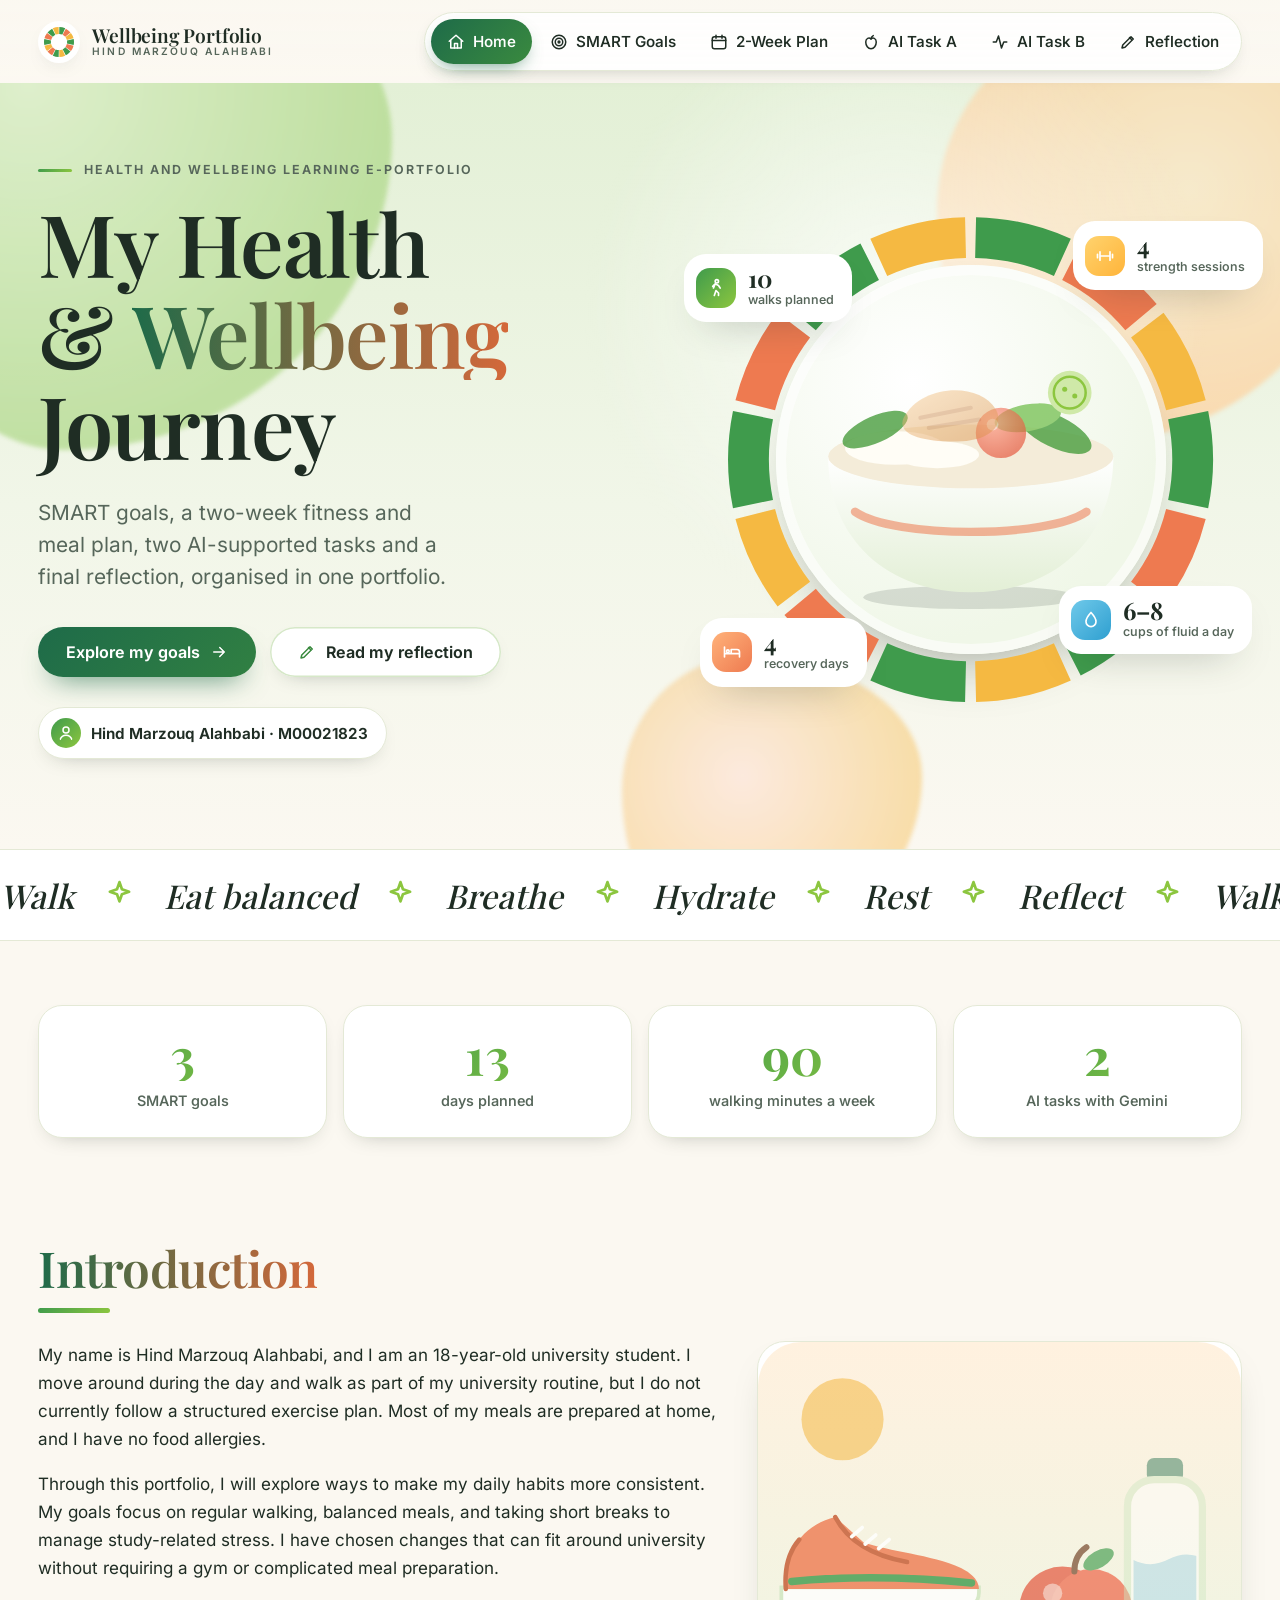
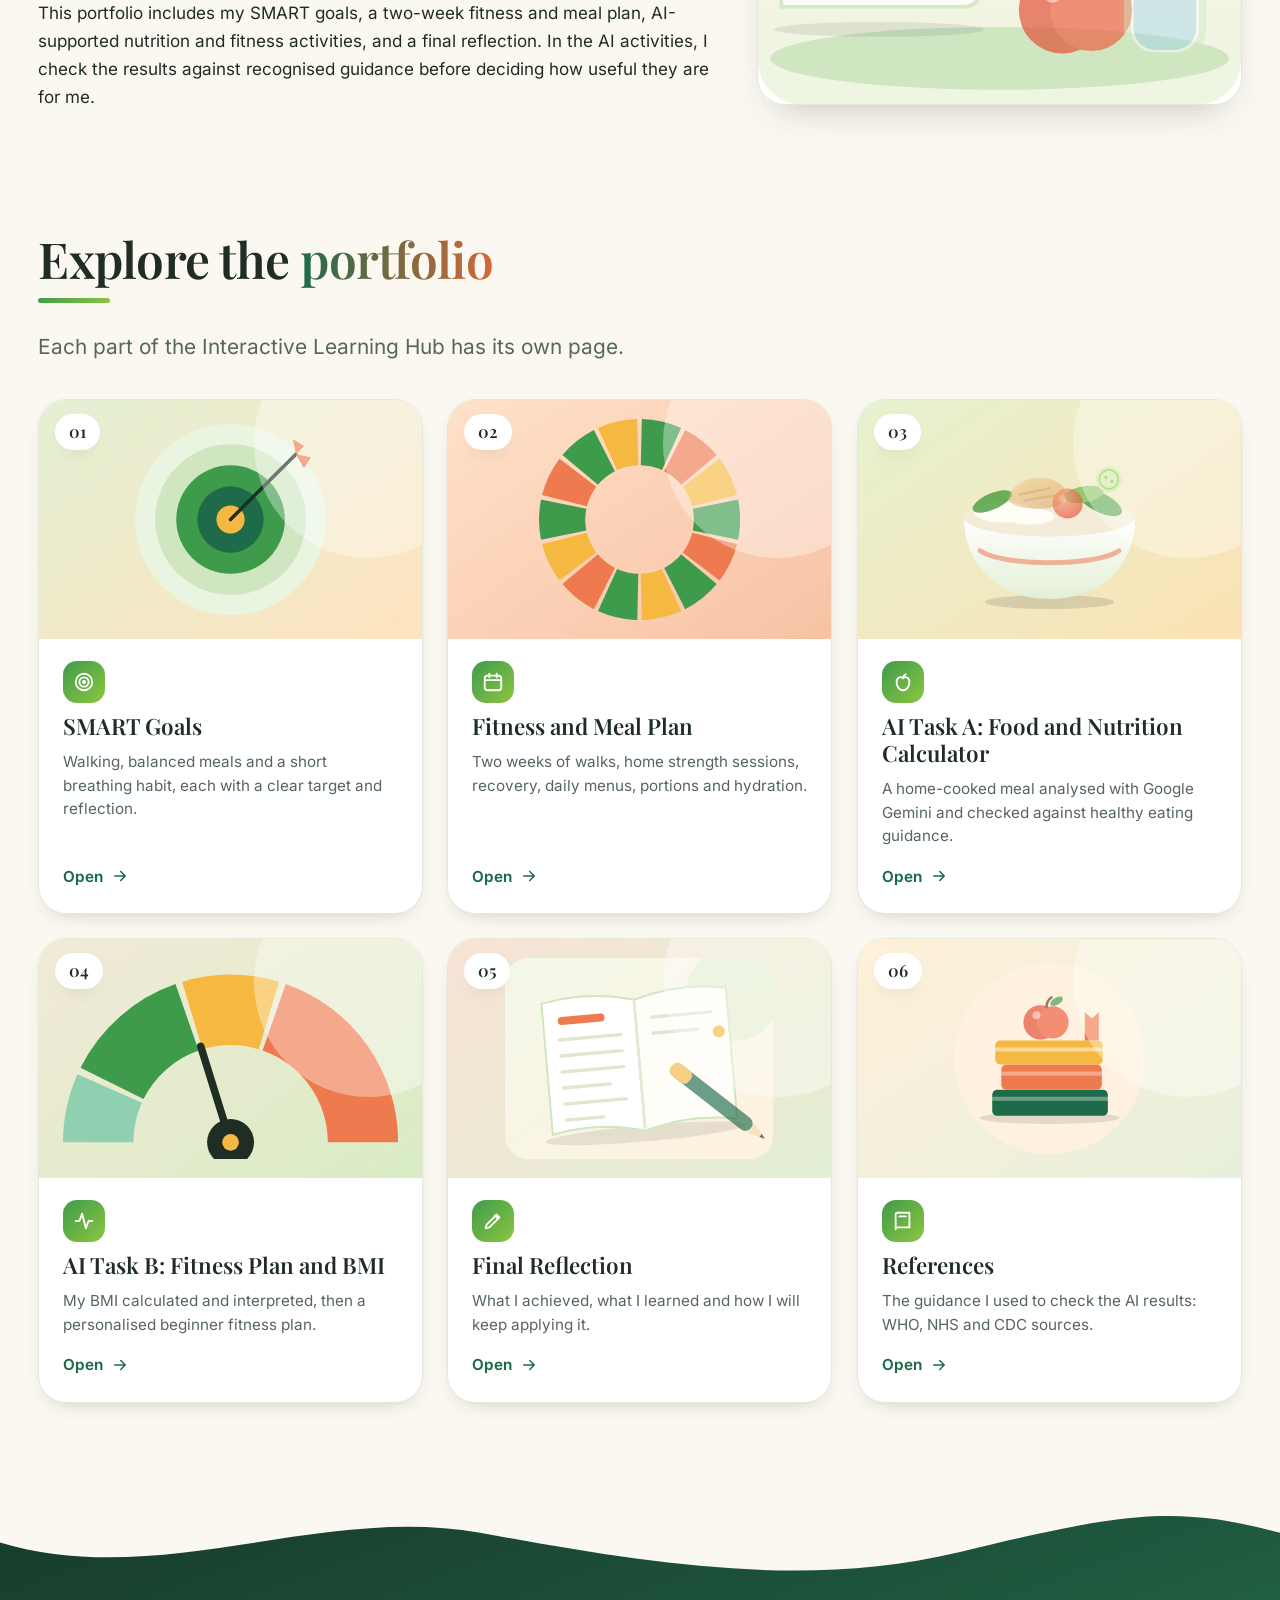
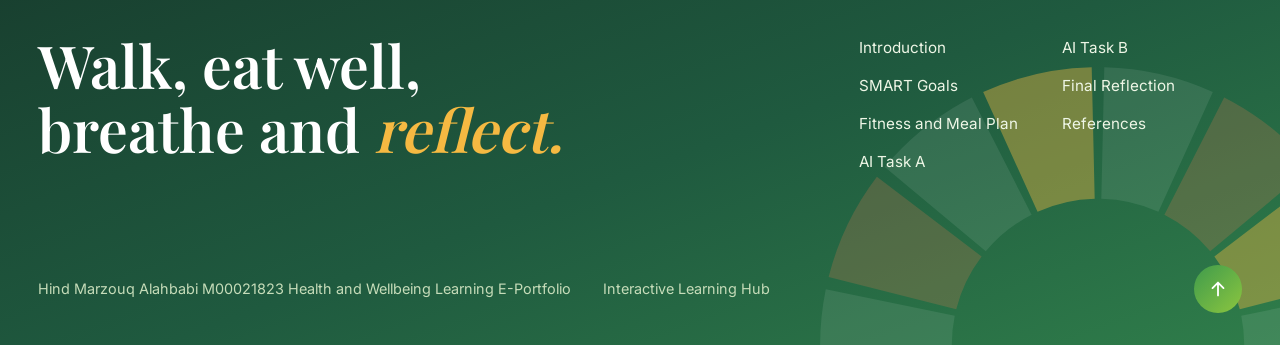
==== commit 08af2e47: "Add files via upload" ====
--- a/index.html
+++ b/index.html
@@ -3,7 +3,7 @@
 <head>
 <meta charset="utf-8">
 <meta name="viewport" content="width=device-width, initial-scale=1">
-<title>Hind Marzouq Alahbabi Health and Wellbeing Learning E-Portfolio</title>
+<title>Hind Marzouq Alahbabi M00021823 Health and Wellbeing Learning E-Portfolio</title>
 <meta name="description" content="Hind Marzouq Alahbabi's Health and Wellbeing e-portfolio: SMART goals, a two-week fitness and meal plan, two AI tasks and a final reflection.">
 <meta name="author" content="Hind Marzouq Alahbabi">
 <meta name="theme-color" content="#eef5e6">
@@ -38,7 +38,7 @@
       <h1 id="home-title"><span class="w" style="--w:0">My</span> <span class="w" style="--w:1">Health</span> <span class="w" style="--w:2">&amp;</span> <span class="w accent" style="--w:3">Wellbeing</span> <span class="w" style="--w:4">Journey</span></h1>
       <p class="lead">SMART goals, a two-week fitness and meal plan, two AI-supported tasks and a final reflection, organised in one portfolio.</p>
       <div class="hero-actions"><a class="btn" href="goals.html" data-magnet><span>Explore my goals</span><svg class="ic" viewBox="0 0 24 24" fill="none" stroke="currentColor" stroke-width="2" stroke-linecap="round" stroke-linejoin="round" aria-hidden="true" focusable="false"><path d="M5 12h14M13 6l6 6-6 6"/></svg></a><a class="btn btn-ghost" href="reflection.html" data-magnet><svg class="ic" viewBox="0 0 24 24" fill="none" stroke="currentColor" stroke-width="2" stroke-linecap="round" stroke-linejoin="round" aria-hidden="true" focusable="false"><path d="M4 20l4-1 11-11-3-3L5 16z"/><path d="M14 6l3 3"/></svg><span>Read my reflection</span></a></div>
-      <p class="name-line"><span class="id-badge"><svg class="ic" viewBox="0 0 24 24" fill="none" stroke="currentColor" stroke-width="2" stroke-linecap="round" stroke-linejoin="round" aria-hidden="true" focusable="false"><circle cx="12" cy="8" r="4"/><path d="M4 21c1.5-4 4.5-6 8-6s6.5 2 8 6"/></svg>Hind Marzouq Alahbabi</span> <span class="todo small">Add student ID (A0001111)</span></p>
+      <p class="name-line"><span class="id-badge"><svg class="ic" viewBox="0 0 24 24" fill="none" stroke="currentColor" stroke-width="2" stroke-linecap="round" stroke-linejoin="round" aria-hidden="true" focusable="false"><circle cx="12" cy="8" r="4"/><path d="M4 21c1.5-4 4.5-6 8-6s6.5 2 8 6"/></svg>Hind Marzouq Alahbabi · M00021823</span></p>
     </div>
     <div class="hero-visual" aria-hidden="true">
       <div class="vis-main" data-depth="14"><div class="vis-ring ring"><svg class="ring-svg" viewBox="-12 -12 424 424" role="presentation" focusable="false"><path class="seg walk" style="--i:0" d="M204.31 10.05A190 190 0 0 1 278.53 26.99L265.31 56.13A158 158 0 0 0 203.58 42.04Z"/><path class="seg strength" style="--i:1" d="M286.30 30.73A190 190 0 0 1 345.82 78.20L321.26 98.71A158 158 0 0 0 271.77 59.24Z"/><path class="seg rest" style="--i:2" d="M351.20 84.94A190 190 0 0 1 384.23 153.53L353.20 161.36A158 158 0 0 0 325.73 104.32Z"/><path class="seg walk" style="--i:3" d="M386.15 161.93A190 190 0 0 1 386.15 238.07L354.80 231.65A158 158 0 0 0 354.80 168.35Z"/><path class="seg strength" style="--i:4" d="M384.23 246.47A190 190 0 0 1 351.20 315.06L325.73 295.68A158 158 0 0 0 353.20 238.64Z"/><path class="seg walk" style="--i:5" d="M345.82 321.80A190 190 0 0 1 286.30 369.27L271.77 340.76A158 158 0 0 0 321.26 301.29Z"/><path class="seg rest" style="--i:6" d="M278.53 373.01A190 190 0 0 1 204.31 389.95L203.58 357.96A158 158 0 0 0 265.31 343.87Z"/><path class="seg walk" style="--i:7" d="M195.69 389.95A190 190 0 0 1 121.47 373.01L134.69 343.87A158 158 0 0 0 196.42 357.96Z"/><path class="seg strength" style="--i:8" d="M113.70 369.27A190 190 0 0 1 54.18 321.80L78.74 301.29A158 158 0 0 0 128.23 340.76Z"/><path class="seg rest" style="--i:9" d="M48.80 315.06A190 190 0 0 1 15.77 246.47L46.80 238.64A158 158 0 0 0 74.27 295.68Z"/><path class="seg walk" style="--i:10" d="M13.85 238.07A190 190 0 0 1 13.85 161.93L45.20 168.35A158 158 0 0 0 45.20 231.65Z"/><path class="seg strength" style="--i:11" d="M15.77 153.53A190 190 0 0 1 48.80 84.94L74.27 104.32A158 158 0 0 0 46.80 161.36Z"/><path class="seg walk" style="--i:12" d="M54.18 78.20A190 190 0 0 1 113.70 30.73L128.23 59.24A158 158 0 0 0 78.74 98.71Z"/><path class="seg rest" style="--i:13" d="M121.47 26.99A190 190 0 0 1 195.69 10.05L196.42 42.04A158 158 0 0 0 134.69 56.13Z"/></svg></div><div class="vis-bowl"><svg viewBox="0 0 400 400" aria-hidden="true" focusable="false"><defs><linearGradient id="bw" x1="0" y1="0" x2="0" y2="1"><stop offset="0" stop-color="#ffffff"/><stop offset="1" stop-color="#e3efd6"/></linearGradient><radialGradient id="tm" cx=".35" cy=".3" r=".8"><stop offset="0" stop-color="#ff9a85"/><stop offset="1" stop-color="#e2492f"/></radialGradient><linearGradient id="ck" x1="0" y1="0" x2="1" y2="1"><stop offset="0" stop-color="#f6c98a"/><stop offset="1" stop-color="#d9893f"/></linearGradient></defs><ellipse cx="200" cy="364" rx="128" ry="14" fill="#1f2d24" opacity=".14"/><path d="M30 196H370C370 296 298 358 200 358C102 358 30 296 30 196Z" fill="url(#bw)"/><path d="M62 262c46 32 230 32 276 0" fill="none" stroke="#ee7a50" stroke-width="10" stroke-linecap="round" opacity=".55"/><ellipse cx="200" cy="196" rx="170" ry="38" fill="#f4ecd9"/><g fill="#fffdf6"><ellipse cx="110" cy="186" rx="60" ry="20"/><ellipse cx="160" cy="194" rx="50" ry="16"/></g><g class="bob b1"><ellipse cx="300" cy="166" rx="48" ry="19" transform="rotate(26 300 166)" fill="#4a9e3f"/><ellipse cx="268" cy="150" rx="40" ry="16" transform="rotate(-10 268 150)" fill="#7cc35a"/><ellipse cx="86" cy="164" rx="42" ry="16" transform="rotate(-24 86 164)" fill="#4a9e3f"/></g><g class="bob b2"><circle cx="236" cy="168" r="30" fill="url(#tm)"/><circle cx="226" cy="158" r="7" fill="#fff" opacity=".55"/></g><g class="bob b3"><path d="M120 150c20-40 90-44 110-10 10 18-6 36-40 38-40 2-80-6-70-28z" fill="url(#ck)"/><path d="M140 150l60-12M150 162l60-10" stroke="#b86a2c" stroke-width="5" stroke-linecap="round" opacity=".6"/></g><g class="bob b4"><circle cx="318" cy="120" r="26" fill="#cfe9a8"/><circle cx="318" cy="120" r="19" fill="none" stroke="#8cc63f" stroke-width="3"/><circle cx="312" cy="116" r="3" fill="#8cc63f"/><circle cx="324" cy="124" r="3" fill="#8cc63f"/></g></svg></div></div>
@@ -137,7 +137,7 @@
       </ul>
     </div>
     <div class="foot-base">
-      <p>Hind Marzouq Alahbabi Health and Wellbeing Learning E-Portfolio</p>
+      <p>Hind Marzouq Alahbabi M00021823 Health and Wellbeing Learning E-Portfolio</p>
       <p>Interactive Learning Hub</p>
       <a class="to-top" href="#main" aria-label="Back to top"><svg class="ic up" viewBox="0 0 24 24" fill="none" stroke="currentColor" stroke-width="2" stroke-linecap="round" stroke-linejoin="round" aria-hidden="true" focusable="false"><path d="M5 12h14M13 6l6 6-6 6"/></svg></a>
     </div>
